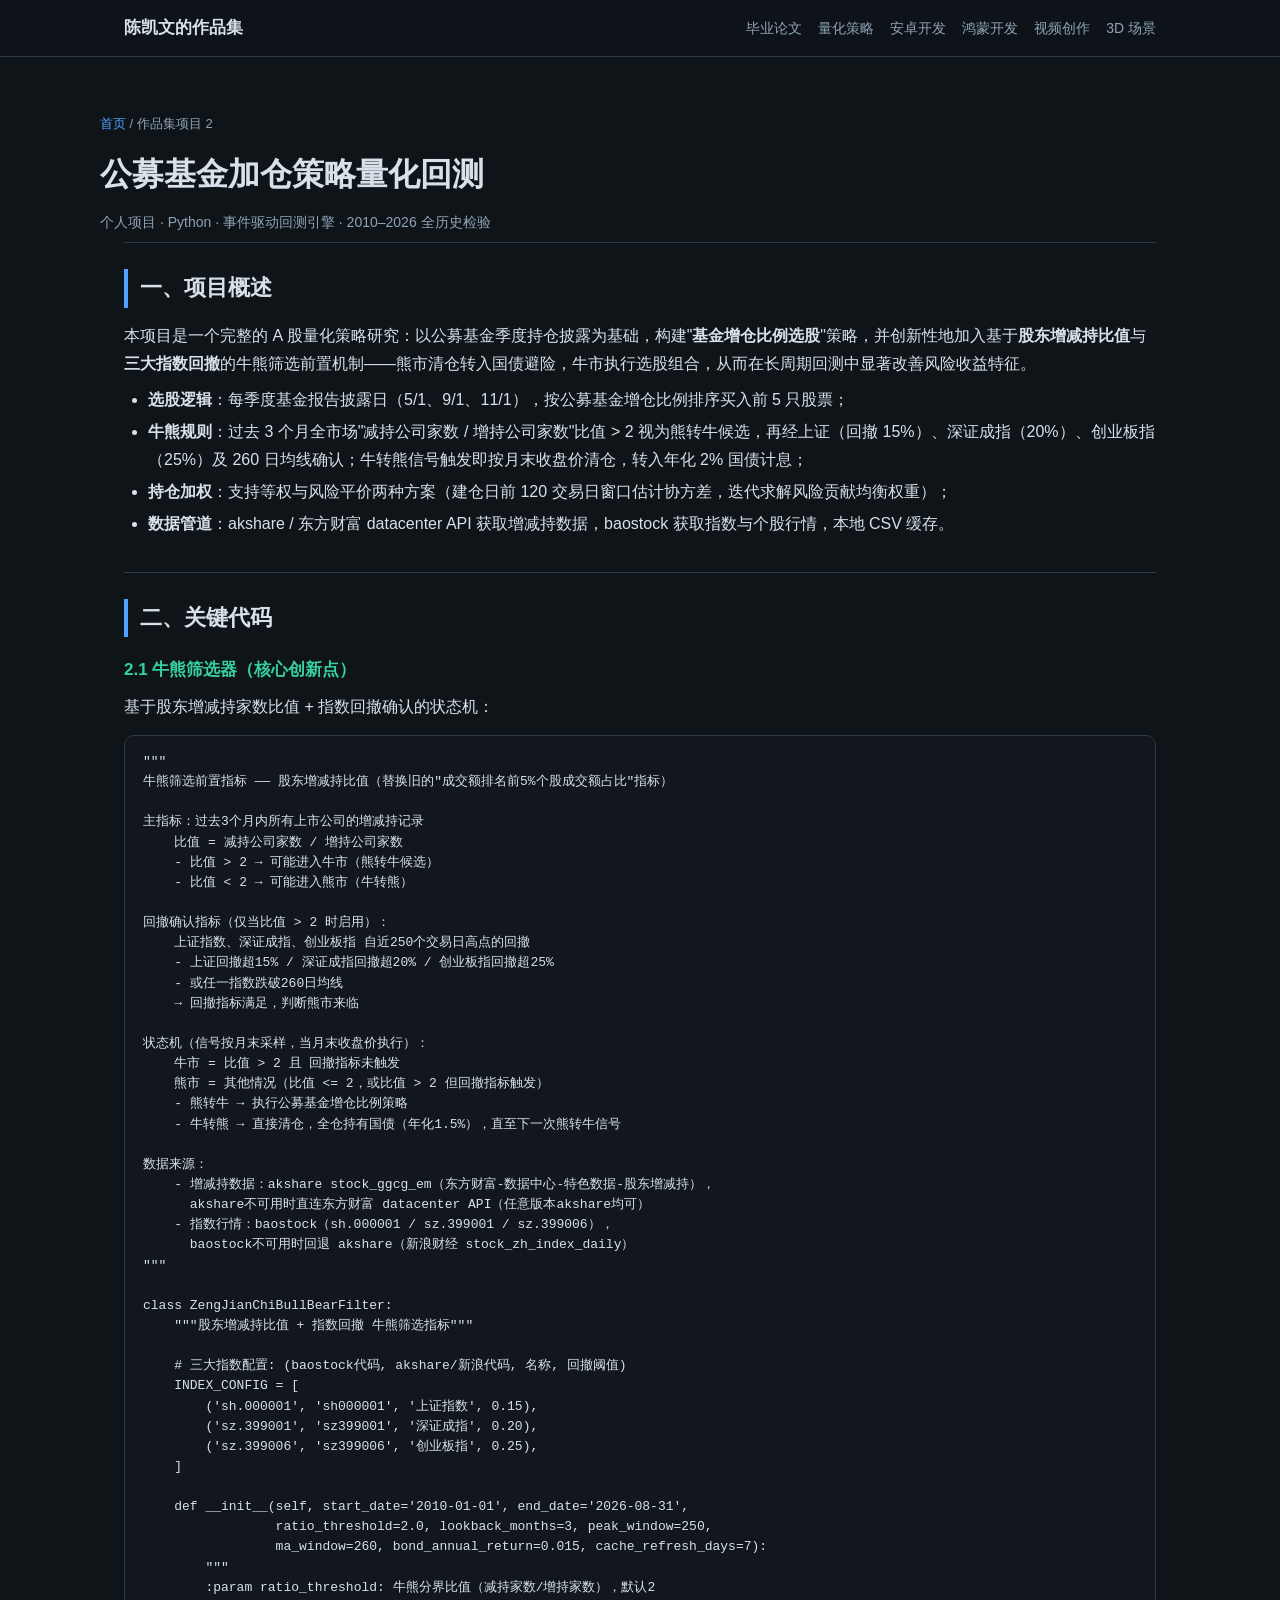
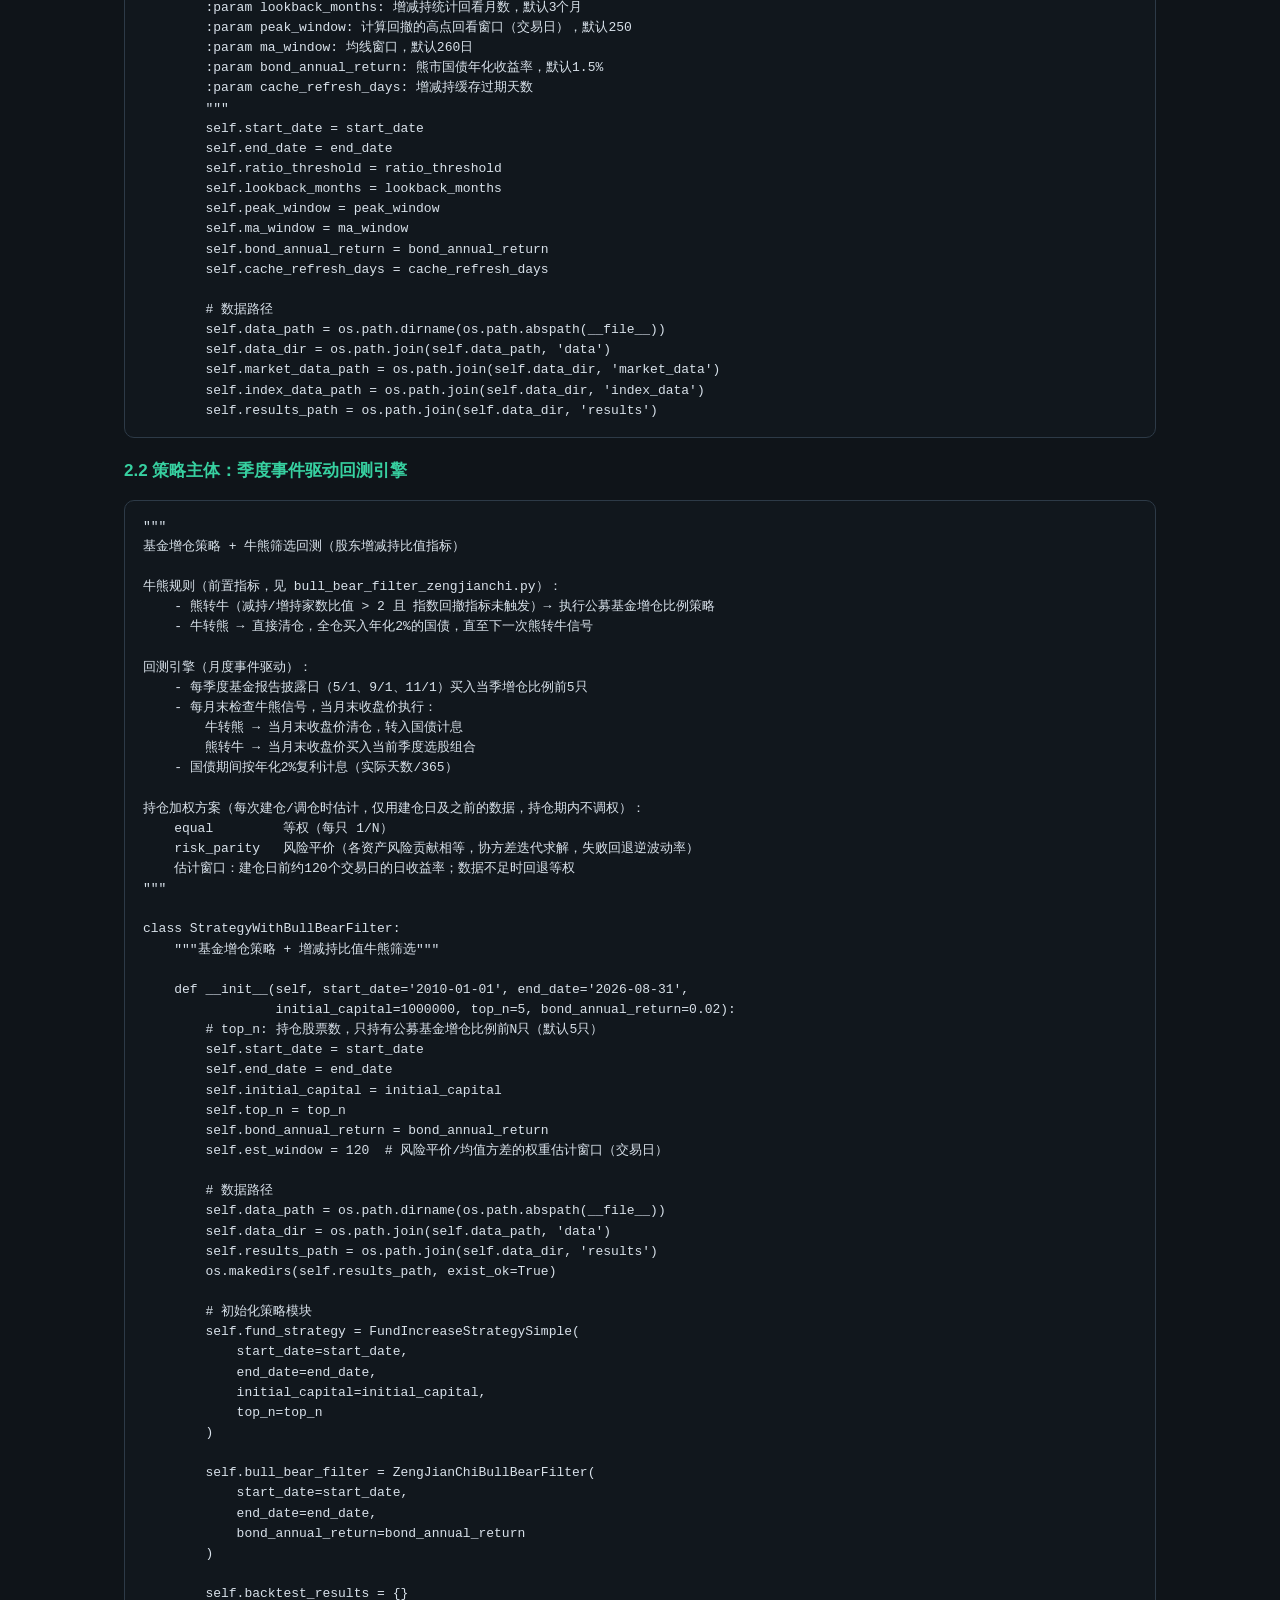
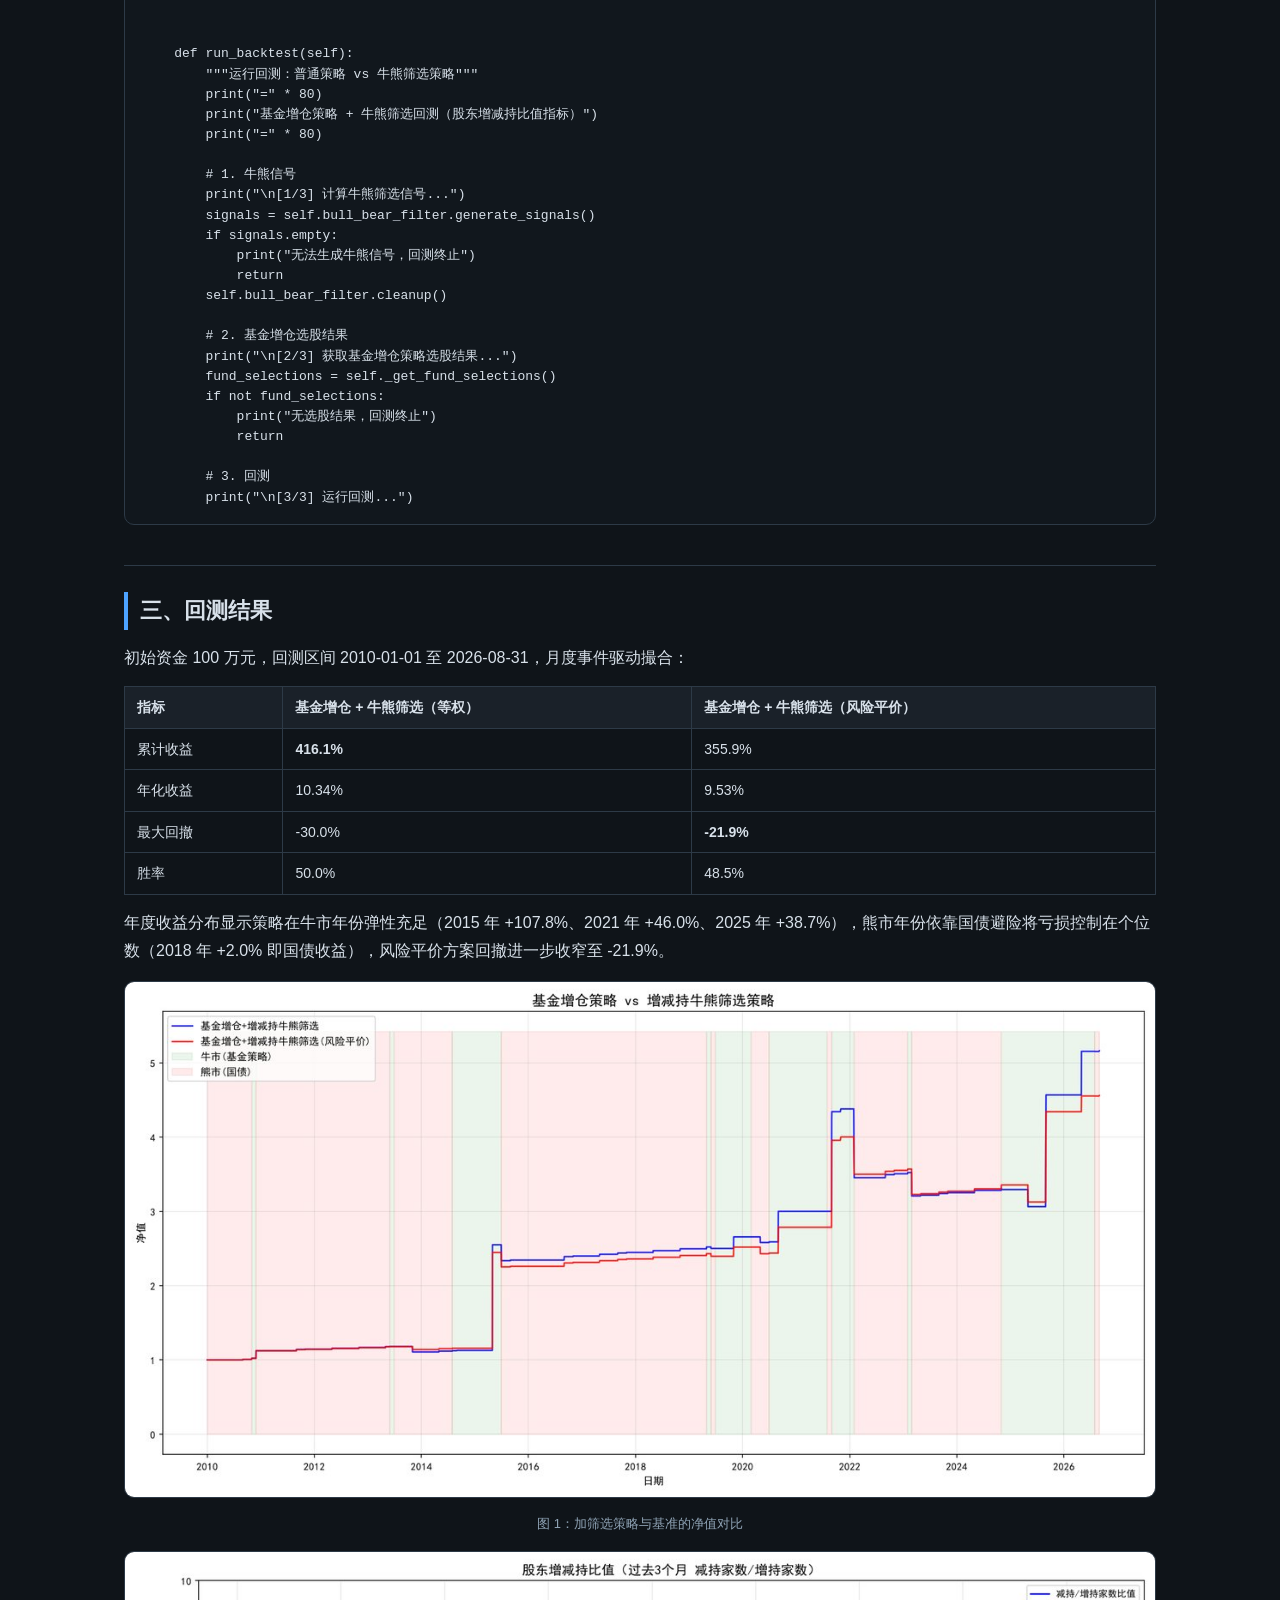
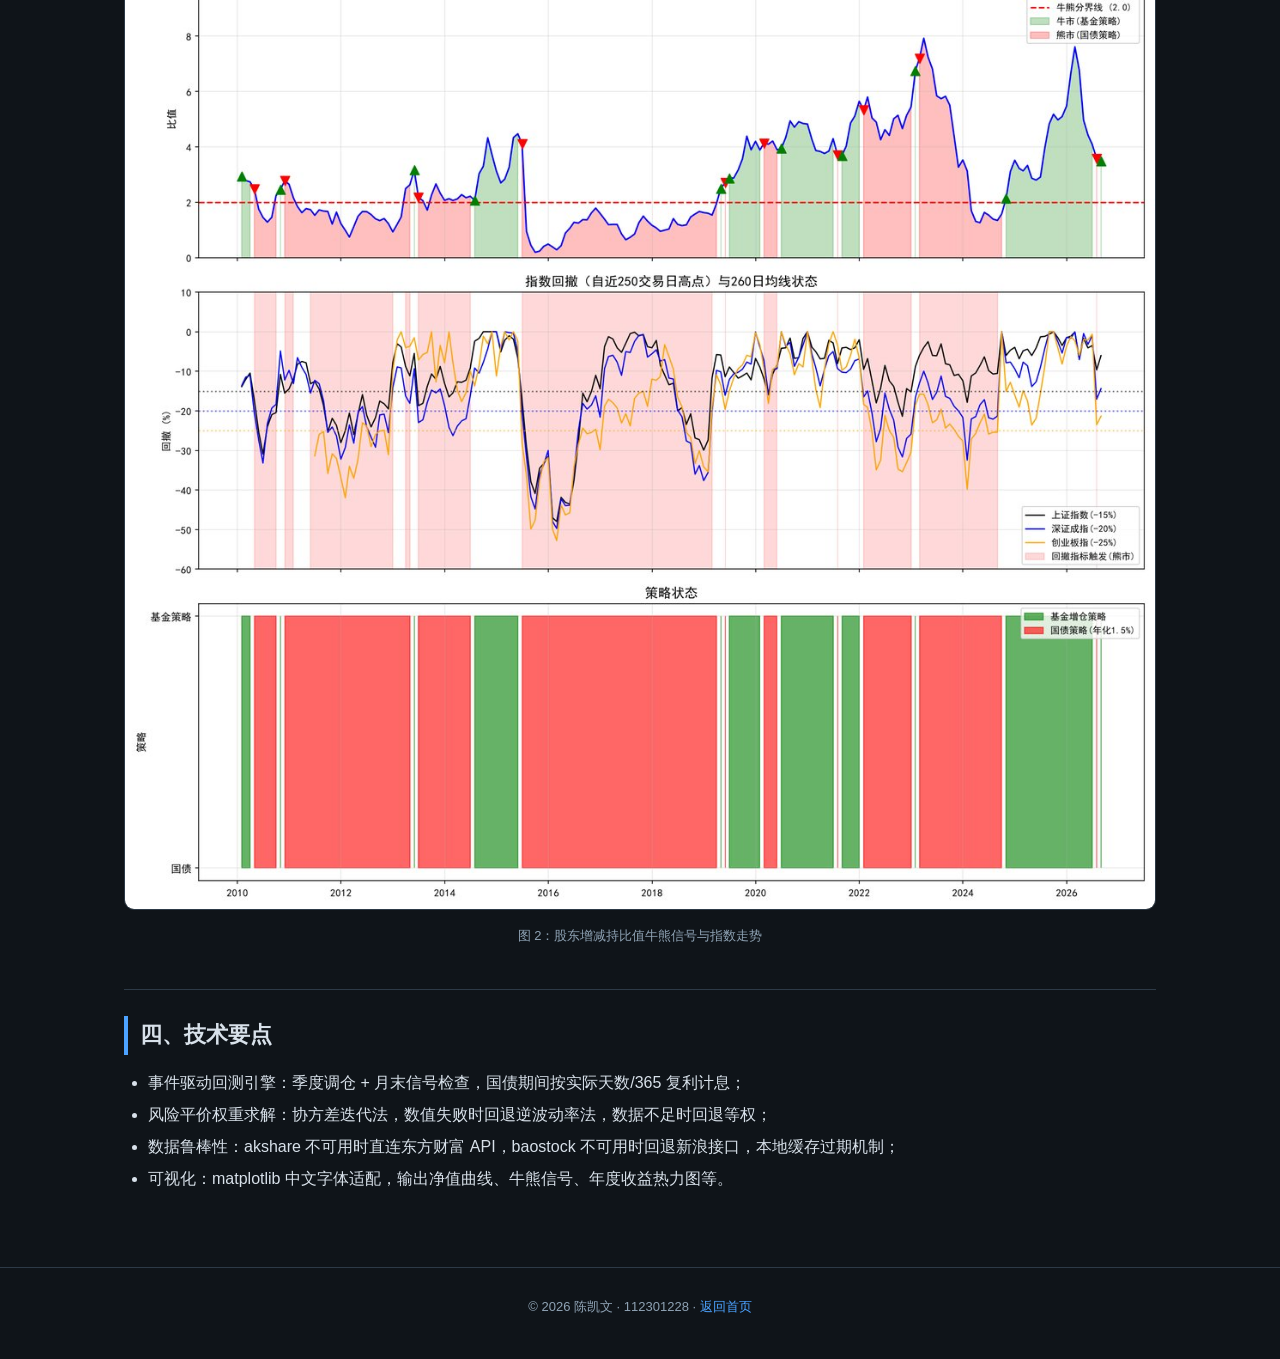
==== projects/gongmu.html @ bfaefc78 "初始提交：陈凯文的作品集网站 包含5个作品集项目与1个附加课程项目的展示页面、演示视频与截图。  Co-Authored-By: Claude Code <noreply@anthropic.com>" ====
<!DOCTYPE html>
<html lang="zh-CN">
<head>
<meta charset="UTF-8">
<meta name="viewport" content="width=device-width, initial-scale=1.0">
<title>公募基金加仓策略量化回测 — 陈凯文的作品集</title>
<link rel="stylesheet" href="../assets/css/style.css">
</head>
<body>
<nav class="nav">
  <div class="wrap">
    <span class="brand"><a href="../index.html" style="color:var(--text)">陈凯文的作品集</a></span>
    <div class="links">
      <a href="dissertation.html">毕业论文</a>
      <a href="gongmu.html">量化策略</a>
      <a href="android.html">安卓开发</a>
      <a href="harmony.html">鸿蒙开发</a>
      <a href="video.html">视频创作</a>
      <a href="opengl.html">3D 场景</a>
    </div>
  </div>
</nav>

<div class="page-head wrap">
  <div class="crumb"><a href="../index.html">首页</a> / 作品集项目 2</div>
  <h1>公募基金加仓策略量化回测</h1>
  <p class="info">个人项目 · Python · 事件驱动回测引擎 · 2010–2026 全历史检验</p>
</div>

<main class="wrap">

<section class="block">
  <h2>一、项目概述</h2>
  <p>本项目是一个完整的 A 股量化策略研究：以公募基金季度持仓披露为基础，构建"<strong>基金增仓比例选股</strong>"策略，并创新性地加入基于<strong>股东增减持比值</strong>与<strong>三大指数回撤</strong>的牛熊筛选前置机制——熊市清仓转入国债避险，牛市执行选股组合，从而在长周期回测中显著改善风险收益特征。</p>
  <ul>
    <li><strong>选股逻辑</strong>：每季度基金报告披露日（5/1、9/1、11/1），按公募基金增仓比例排序买入前 5 只股票；</li>
    <li><strong>牛熊规则</strong>：过去 3 个月全市场"减持公司家数 / 增持公司家数"比值 &gt; 2 视为熊转牛候选，再经上证（回撤 15%）、深证成指（20%）、创业板指（25%）及 260 日均线确认；牛转熊信号触发即按月末收盘价清仓，转入年化 2% 国债计息；</li>
    <li><strong>持仓加权</strong>：支持等权与风险平价两种方案（建仓日前 120 交易日窗口估计协方差，迭代求解风险贡献均衡权重）；</li>
    <li><strong>数据管道</strong>：akshare / 东方财富 datacenter API 获取增减持数据，baostock 获取指数与个股行情，本地 CSV 缓存。</li>
  </ul>
</section>

<section class="block">
  <h2>二、关键代码</h2>

  <h3>2.1 牛熊筛选器（核心创新点）</h3>
  <p>基于股东增减持家数比值 + 指数回撤确认的状态机：</p>
  <pre><code>&quot;&quot;&quot;
牛熊筛选前置指标 —— 股东增减持比值（替换旧的&quot;成交额排名前5%个股成交额占比&quot;指标）

主指标：过去3个月内所有上市公司的增减持记录
    比值 = 减持公司家数 / 增持公司家数
    - 比值 &gt; 2 → 可能进入牛市（熊转牛候选）
    - 比值 &lt; 2 → 可能进入熊市（牛转熊）

回撤确认指标（仅当比值 &gt; 2 时启用）：
    上证指数、深证成指、创业板指 自近250个交易日高点的回撤
    - 上证回撤超15% / 深证成指回撤超20% / 创业板指回撤超25%
    - 或任一指数跌破260日均线
    → 回撤指标满足，判断熊市来临

状态机（信号按月末采样，当月末收盘价执行）：
    牛市 = 比值 &gt; 2 且 回撤指标未触发
    熊市 = 其他情况（比值 &lt;= 2，或比值 &gt; 2 但回撤指标触发）
    - 熊转牛 → 执行公募基金增仓比例策略
    - 牛转熊 → 直接清仓，全仓持有国债（年化1.5%），直至下一次熊转牛信号

数据来源：
    - 增减持数据：akshare stock_ggcg_em（东方财富-数据中心-特色数据-股东增减持），
      akshare不可用时直连东方财富 datacenter API（任意版本akshare均可）
    - 指数行情：baostock（sh.000001 / sz.399001 / sz.399006），
      baostock不可用时回退 akshare（新浪财经 stock_zh_index_daily）
&quot;&quot;&quot;

class ZengJianChiBullBearFilter:
    &quot;&quot;&quot;股东增减持比值 + 指数回撤 牛熊筛选指标&quot;&quot;&quot;

    # 三大指数配置: (baostock代码, akshare/新浪代码, 名称, 回撤阈值)
    INDEX_CONFIG = [
        (&#x27;sh.000001&#x27;, &#x27;sh000001&#x27;, &#x27;上证指数&#x27;, 0.15),
        (&#x27;sz.399001&#x27;, &#x27;sz399001&#x27;, &#x27;深证成指&#x27;, 0.20),
        (&#x27;sz.399006&#x27;, &#x27;sz399006&#x27;, &#x27;创业板指&#x27;, 0.25),
    ]

    def __init__(self, start_date=&#x27;2010-01-01&#x27;, end_date=&#x27;2026-08-31&#x27;,
                 ratio_threshold=2.0, lookback_months=3, peak_window=250,
                 ma_window=260, bond_annual_return=0.015, cache_refresh_days=7):
        &quot;&quot;&quot;
        :param ratio_threshold: 牛熊分界比值（减持家数/增持家数），默认2
        :param lookback_months: 增减持统计回看月数，默认3个月
        :param peak_window: 计算回撤的高点回看窗口（交易日），默认250
        :param ma_window: 均线窗口，默认260日
        :param bond_annual_return: 熊市国债年化收益率，默认1.5%
        :param cache_refresh_days: 增减持缓存过期天数
        &quot;&quot;&quot;
        self.start_date = start_date
        self.end_date = end_date
        self.ratio_threshold = ratio_threshold
        self.lookback_months = lookback_months
        self.peak_window = peak_window
        self.ma_window = ma_window
        self.bond_annual_return = bond_annual_return
        self.cache_refresh_days = cache_refresh_days

        # 数据路径
        self.data_path = os.path.dirname(os.path.abspath(__file__))
        self.data_dir = os.path.join(self.data_path, &#x27;data&#x27;)
        self.market_data_path = os.path.join(self.data_dir, &#x27;market_data&#x27;)
        self.index_data_path = os.path.join(self.data_dir, &#x27;index_data&#x27;)
        self.results_path = os.path.join(self.data_dir, &#x27;results&#x27;)
</code></pre>

  <h3>2.2 策略主体：季度事件驱动回测引擎</h3>
  <pre><code>&quot;&quot;&quot;
基金增仓策略 + 牛熊筛选回测（股东增减持比值指标）

牛熊规则（前置指标，见 bull_bear_filter_zengjianchi.py）：
    - 熊转牛（减持/增持家数比值 &gt; 2 且 指数回撤指标未触发）→ 执行公募基金增仓比例策略
    - 牛转熊 → 直接清仓，全仓买入年化2%的国债，直至下一次熊转牛信号

回测引擎（月度事件驱动）：
    - 每季度基金报告披露日（5/1、9/1、11/1）买入当季增仓比例前5只
    - 每月末检查牛熊信号，当月末收盘价执行：
        牛转熊 → 当月末收盘价清仓，转入国债计息
        熊转牛 → 当月末收盘价买入当前季度选股组合
    - 国债期间按年化2%复利计息（实际天数/365）

持仓加权方案（每次建仓/调仓时估计，仅用建仓日及之前的数据，持仓期内不调权）：
    equal         等权（每只 1/N）
    risk_parity   风险平价（各资产风险贡献相等，协方差迭代求解，失败回退逆波动率）
    估计窗口：建仓日前约120个交易日的日收益率；数据不足时回退等权
&quot;&quot;&quot;

class StrategyWithBullBearFilter:
    &quot;&quot;&quot;基金增仓策略 + 增减持比值牛熊筛选&quot;&quot;&quot;

    def __init__(self, start_date=&#x27;2010-01-01&#x27;, end_date=&#x27;2026-08-31&#x27;,
                 initial_capital=1000000, top_n=5, bond_annual_return=0.02):
        # top_n: 持仓股票数，只持有公募基金增仓比例前N只（默认5只）
        self.start_date = start_date
        self.end_date = end_date
        self.initial_capital = initial_capital
        self.top_n = top_n
        self.bond_annual_return = bond_annual_return
        self.est_window = 120  # 风险平价/均值方差的权重估计窗口（交易日）

        # 数据路径
        self.data_path = os.path.dirname(os.path.abspath(__file__))
        self.data_dir = os.path.join(self.data_path, &#x27;data&#x27;)
        self.results_path = os.path.join(self.data_dir, &#x27;results&#x27;)
        os.makedirs(self.results_path, exist_ok=True)

        # 初始化策略模块
        self.fund_strategy = FundIncreaseStrategySimple(
            start_date=start_date,
            end_date=end_date,
            initial_capital=initial_capital,
            top_n=top_n
        )

        self.bull_bear_filter = ZengJianChiBullBearFilter(
            start_date=start_date,
            end_date=end_date,
            bond_annual_return=bond_annual_return
        )

        self.backtest_results = {}


    def run_backtest(self):
        &quot;&quot;&quot;运行回测：普通策略 vs 牛熊筛选策略&quot;&quot;&quot;
        print(&quot;=&quot; * 80)
        print(&quot;基金增仓策略 + 牛熊筛选回测（股东增减持比值指标）&quot;)
        print(&quot;=&quot; * 80)

        # 1. 牛熊信号
        print(&quot;\n[1/3] 计算牛熊筛选信号...&quot;)
        signals = self.bull_bear_filter.generate_signals()
        if signals.empty:
            print(&quot;无法生成牛熊信号，回测终止&quot;)
            return
        self.bull_bear_filter.cleanup()

        # 2. 基金增仓选股结果
        print(&quot;\n[2/3] 获取基金增仓策略选股结果...&quot;)
        fund_selections = self._get_fund_selections()
        if not fund_selections:
            print(&quot;无选股结果，回测终止&quot;)
            return

        # 3. 回测
        print(&quot;\n[3/3] 运行回测...&quot;)</code></pre>
</section>

<section class="block">
  <h2>三、回测结果</h2>
  <p>初始资金 100 万元，回测区间 2010-01-01 至 2026-08-31，月度事件驱动撮合：</p>
  <table>
    <tr><th>指标</th><th>基金增仓 + 牛熊筛选（等权）</th><th>基金增仓 + 牛熊筛选（风险平价）</th></tr>
    <tr><td>累计收益</td><td><strong>416.1%</strong></td><td>355.9%</td></tr>
    <tr><td>年化收益</td><td>10.34%</td><td>9.53%</td></tr>
    <tr><td>最大回撤</td><td>-30.0%</td><td><strong>-21.9%</strong></td></tr>
    <tr><td>胜率</td><td>50.0%</td><td>48.5%</td></tr>
  </table>
  <p>年度收益分布显示策略在牛市年份弹性充足（2015 年 +107.8%、2021 年 +46.0%、2025 年 +38.7%），熊市年份依靠国债避险将亏损控制在个位数（2018 年 +2.0% 即国债收益），风险平价方案回撤进一步收窄至 -21.9%。</p>

  <figure>
    <img src="../assets/img/gongmu_strategy_comparison_with_filter.jpg" alt="策略对比净值曲线">
    <figcaption>图 1：加筛选策略与基准的净值对比</figcaption>
  </figure>
  <figure>
    <img src="../assets/img/gongmu_zjcc_bull_bear_signals.jpg" alt="牛熊信号图">
    <figcaption>图 2：股东增减持比值牛熊信号与指数走势</figcaption>
  </figure>
</section>

<section class="block">
  <h2>四、技术要点</h2>
  <ul>
    <li>事件驱动回测引擎：季度调仓 + 月末信号检查，国债期间按实际天数/365 复利计息；</li>
    <li>风险平价权重求解：协方差迭代法，数值失败时回退逆波动率法，数据不足时回退等权；</li>
    <li>数据鲁棒性：akshare 不可用时直连东方财富 API，baostock 不可用时回退新浪接口，本地缓存过期机制；</li>
    <li>可视化：matplotlib 中文字体适配，输出净值曲线、牛熊信号、年度收益热力图等。</li>
  </ul>
</section>

</main>

<footer class="footer">
  <div>© 2026 陈凯文 · 112301228 · <a href="../index.html">返回首页</a></div>
</footer>
</body>
</html>
---- assets/css/style.css ----
/* 陈凯文的作品集 — 样式 */
:root {
  --bg: #0f1419;
  --bg2: #1a2129;
  --card: #1e2732;
  --border: #2d3a47;
  --text: #d8e1ea;
  --muted: #8fa3b5;
  --accent: #4da3ff;
  --accent2: #37d0a0;
  --code-bg: #11171d;
}
* { margin: 0; padding: 0; box-sizing: border-box; }
html { scroll-behavior: smooth; }
body {
  font-family: "Microsoft YaHei", "PingFang SC", "Noto Sans SC", sans-serif;
  background: var(--bg);
  color: var(--text);
  line-height: 1.75;
}
a { color: var(--accent); text-decoration: none; }
a:hover { text-decoration: underline; }

.wrap { max-width: 1080px; margin: 0 auto; padding: 0 24px; }

/* 顶部导航 */
.nav {
  position: sticky; top: 0; z-index: 50;
  background: rgba(15,20,25,.92); backdrop-filter: blur(8px);
  border-bottom: 1px solid var(--border);
}
.nav .wrap { display: flex; align-items: center; gap: 20px; height: 56px; }
.nav .brand { font-weight: 700; color: var(--text); font-size: 17px; }
.nav .links { margin-left: auto; display: flex; gap: 16px; flex-wrap: wrap; }
.nav .links a { color: var(--muted); font-size: 14px; }
.nav .links a:hover { color: var(--accent); text-decoration: none; }

/* 英雄区 */
.hero { padding: 72px 0 48px; text-align: center; }
.hero h1 { font-size: 40px; letter-spacing: 2px; margin-bottom: 12px; }
.hero .sub { color: var(--muted); font-size: 17px; }
.hero .meta { margin-top: 18px; color: var(--muted); font-size: 14px; }
.hero .meta span { margin: 0 10px; }

/* 卡片网格 */
.grid {
  display: grid; grid-template-columns: repeat(auto-fill, minmax(310px, 1fr));
  gap: 22px; padding: 28px 0 64px;
}
.card {
  background: var(--card); border: 1px solid var(--border); border-radius: 14px;
  padding: 26px; transition: transform .18s, border-color .18s;
  display: flex; flex-direction: column; gap: 10px;
}
.card:hover { transform: translateY(-4px); border-color: var(--accent); }
.card .tag {
  display: inline-block; font-size: 12px; color: var(--accent2);
  border: 1px solid var(--accent2); border-radius: 20px; padding: 1px 10px; width: fit-content;
}
.card .tag.extra { color: #e2b756; border-color: #e2b756; }
.card h3 { font-size: 19px; }
.card p { color: var(--muted); font-size: 14px; flex: 1; }
.card .go { font-size: 14px; }

/* 项目页 */
.page-head { padding: 56px 0 8px; }
.page-head .crumb { color: var(--muted); font-size: 13px; margin-bottom: 10px; }
.page-head h1 { font-size: 32px; margin-bottom: 8px; }
.page-head .info { color: var(--muted); font-size: 14px; }

section.block { padding: 26px 0; border-top: 1px solid var(--border); }
section.block h2 {
  font-size: 22px; margin-bottom: 14px; padding-left: 12px;
  border-left: 4px solid var(--accent);
}
section.block h3 { font-size: 17px; margin: 18px 0 8px; color: var(--accent2); }
section.block p { margin: 8px 0; color: var(--text); }
section.block ul, section.block ol { margin: 8px 0 8px 24px; }
section.block li { margin: 4px 0; }

/* 代码块 */
pre {
  background: var(--code-bg); border: 1px solid var(--border); border-radius: 10px;
  padding: 16px 18px; overflow-x: auto; margin: 14px 0;
  font-size: 13px; line-height: 1.55;
}
code, pre {
  font-family: Consolas, "Cascadia Code", "Courier New", monospace;
}
:not(pre) > code {
  background: var(--code-bg); border: 1px solid var(--border); border-radius: 5px;
  padding: 1px 6px; font-size: 13px; color: #9fd0ff;
}
pre .c { color: #6a9955; } /* 注释 */

/* 图片 */
figure { margin: 16px 0; text-align: center; }
figure img {
  max-width: 100%; border-radius: 10px; border: 1px solid var(--border);
  background: #fff;
}
figcaption { color: var(--muted); font-size: 13px; margin-top: 6px; }
.gallery { display: grid; grid-template-columns: repeat(auto-fill, minmax(190px, 1fr)); gap: 14px; }
.gallery figure { margin: 0; }
.gallery img { width: 100%; height: auto; display: block; }

/* 视频 */
video { width: min(360px, 100%); border-radius: 12px; border: 1px solid var(--border); background: #000; }
video.wide { width: 100%; max-width: 860px; }

/* 表格 */
table { border-collapse: collapse; width: 100%; margin: 14px 0; font-size: 14px; }
th, td { border: 1px solid var(--border); padding: 8px 12px; text-align: left; }
th { background: var(--bg2); }
td { color: var(--text); }

/* 提示框 */
.note {
  background: var(--bg2); border: 1px solid var(--border); border-left: 4px solid var(--accent2);
  border-radius: 8px; padding: 12px 16px; margin: 14px 0; font-size: 14px; color: var(--muted);
}

.footer {
  border-top: 1px solid var(--border); padding: 28px 0 40px; margin-top: 40px;
  color: var(--muted); font-size: 13px; text-align: center;
}
.footer .qr { margin-top: 12px; }
.footer .qr img { width: 120px; background: #fff; padding: 6px; border-radius: 8px; }

@media (max-width: 640px) {
  .hero h1 { font-size: 28px; }
  .nav .links { display: none; }
}
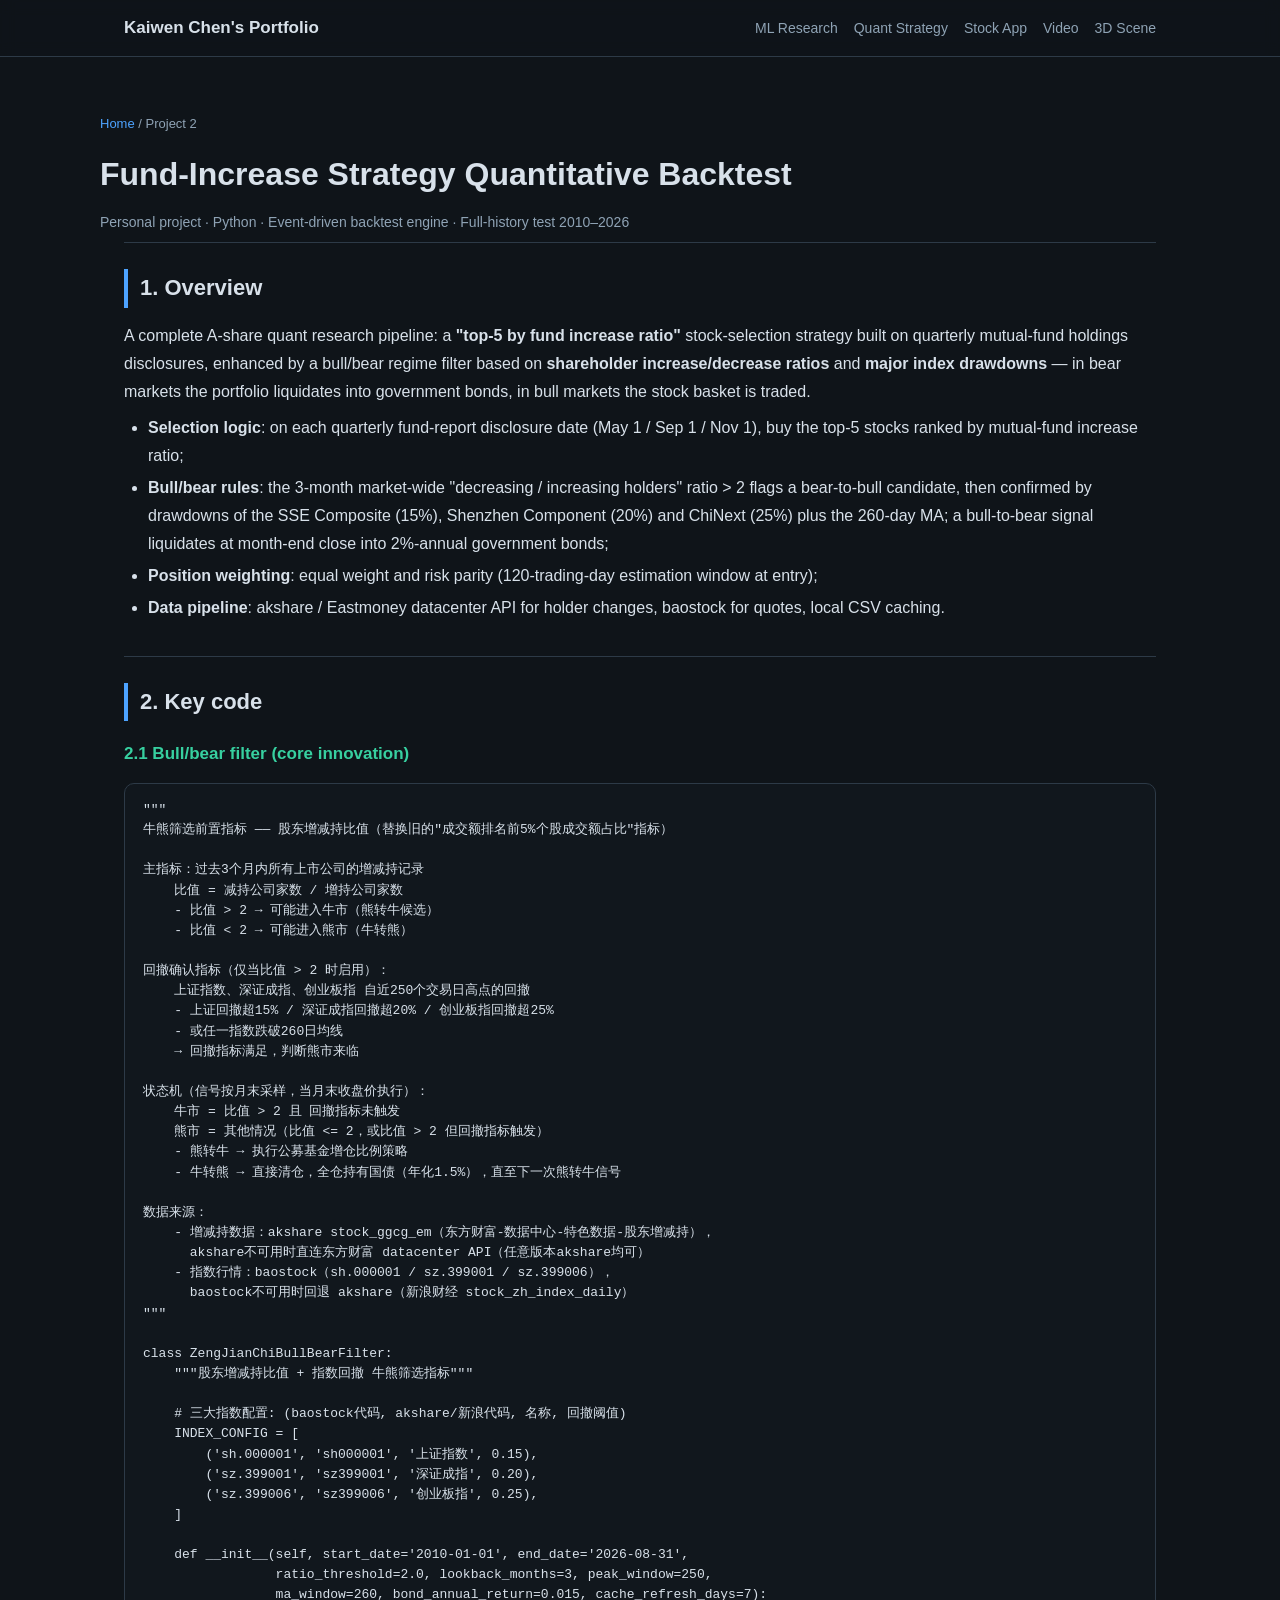
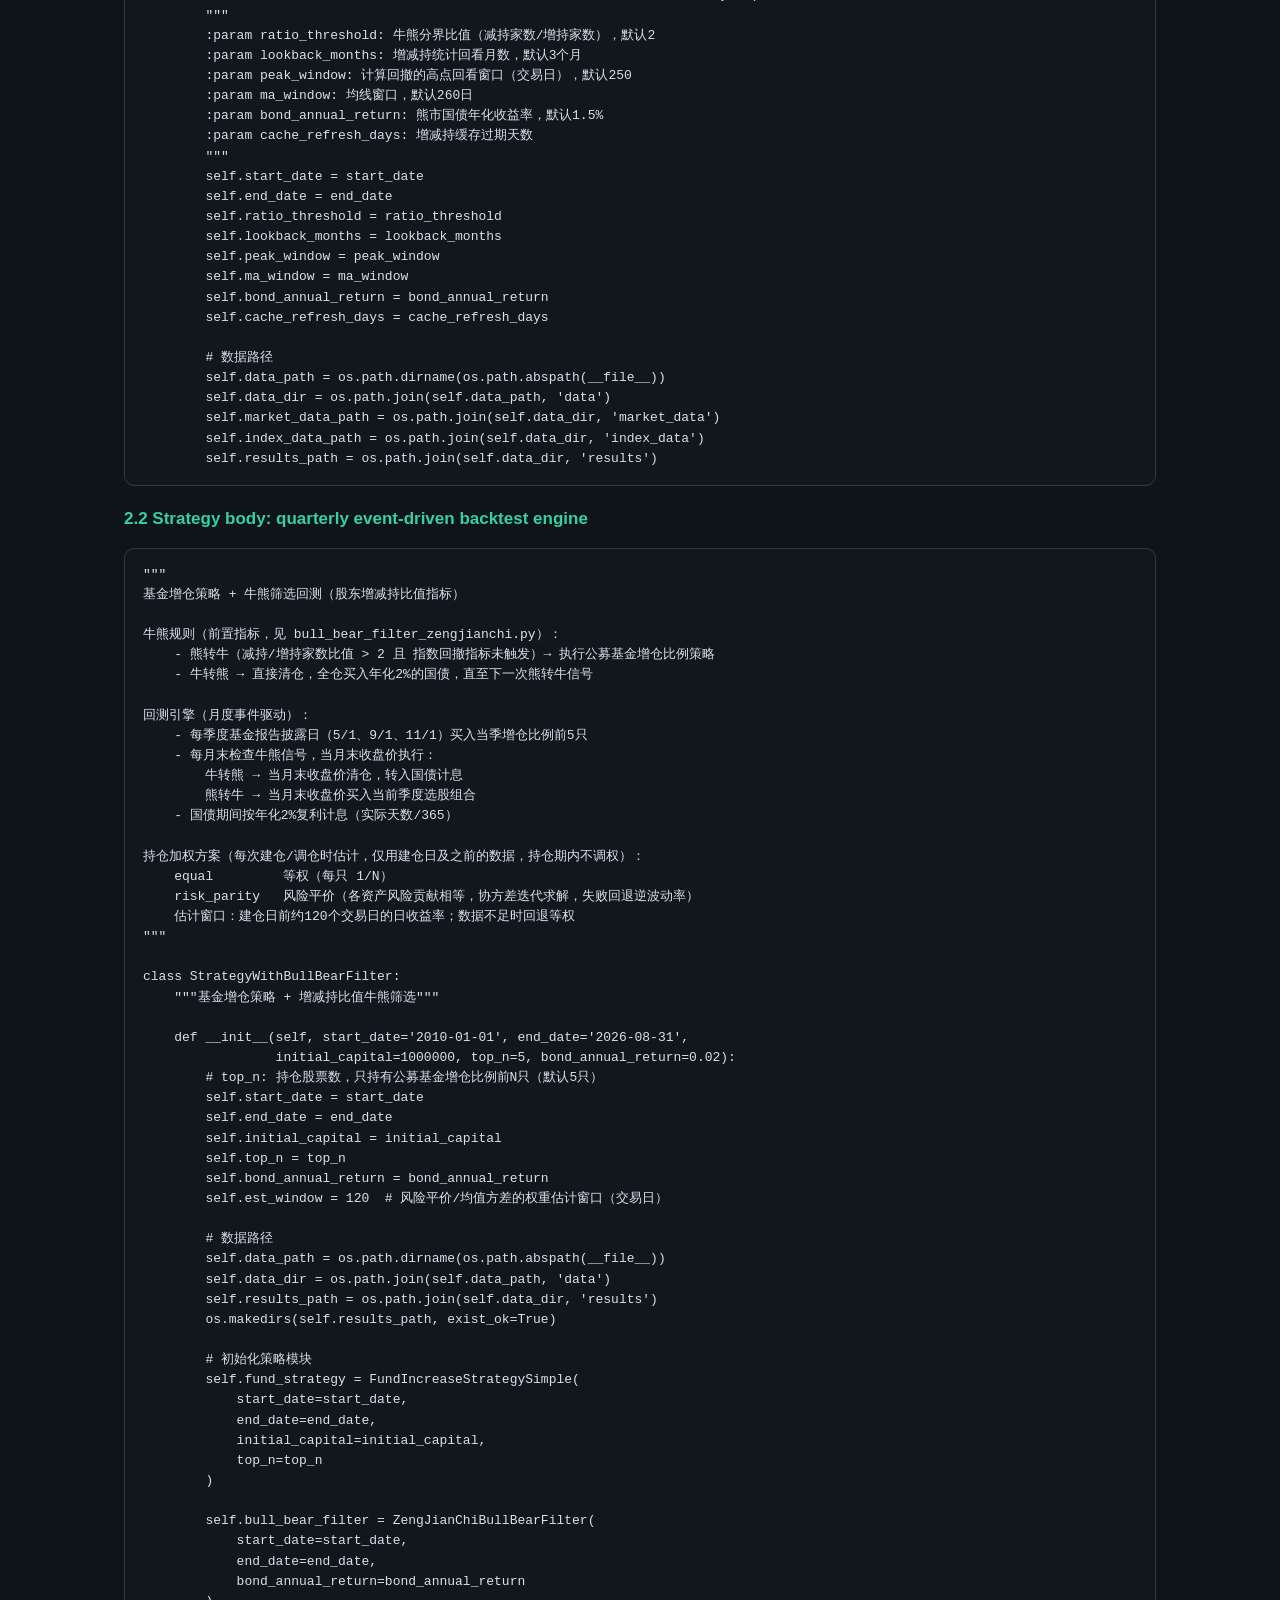
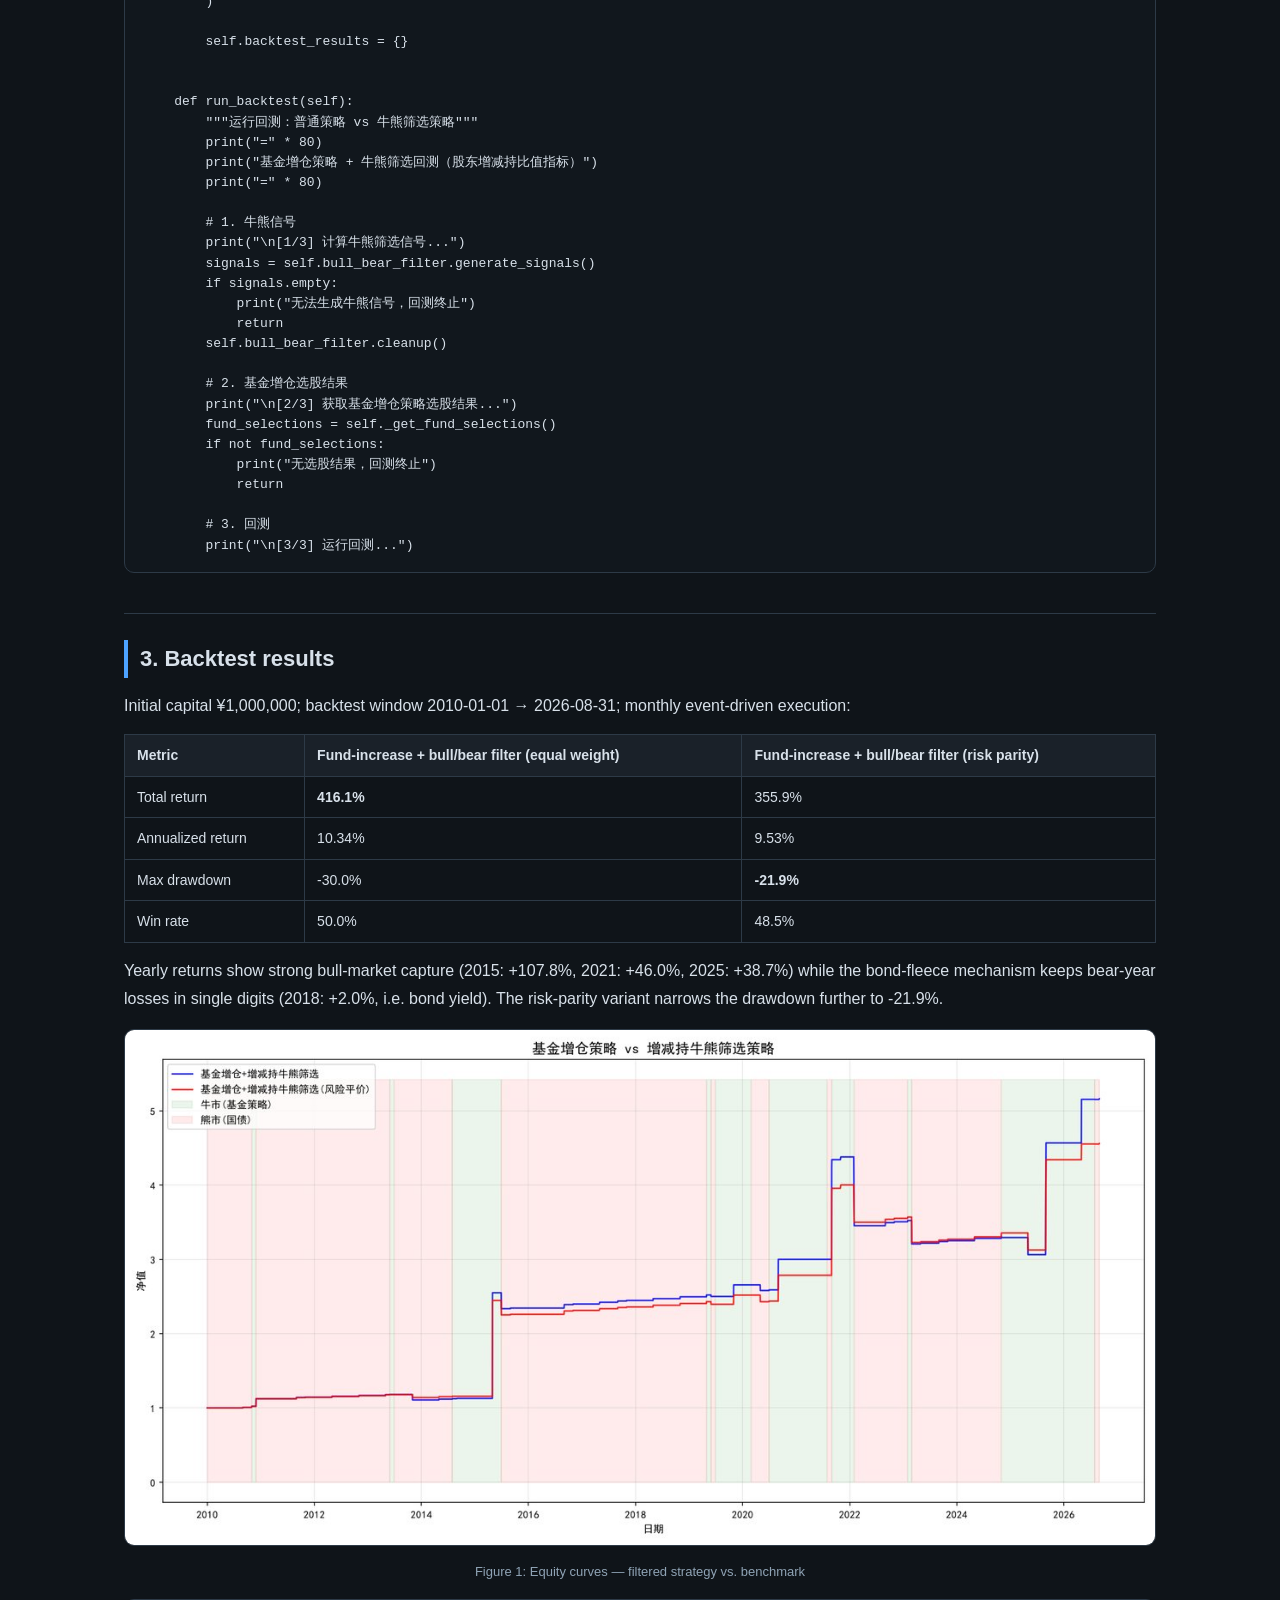
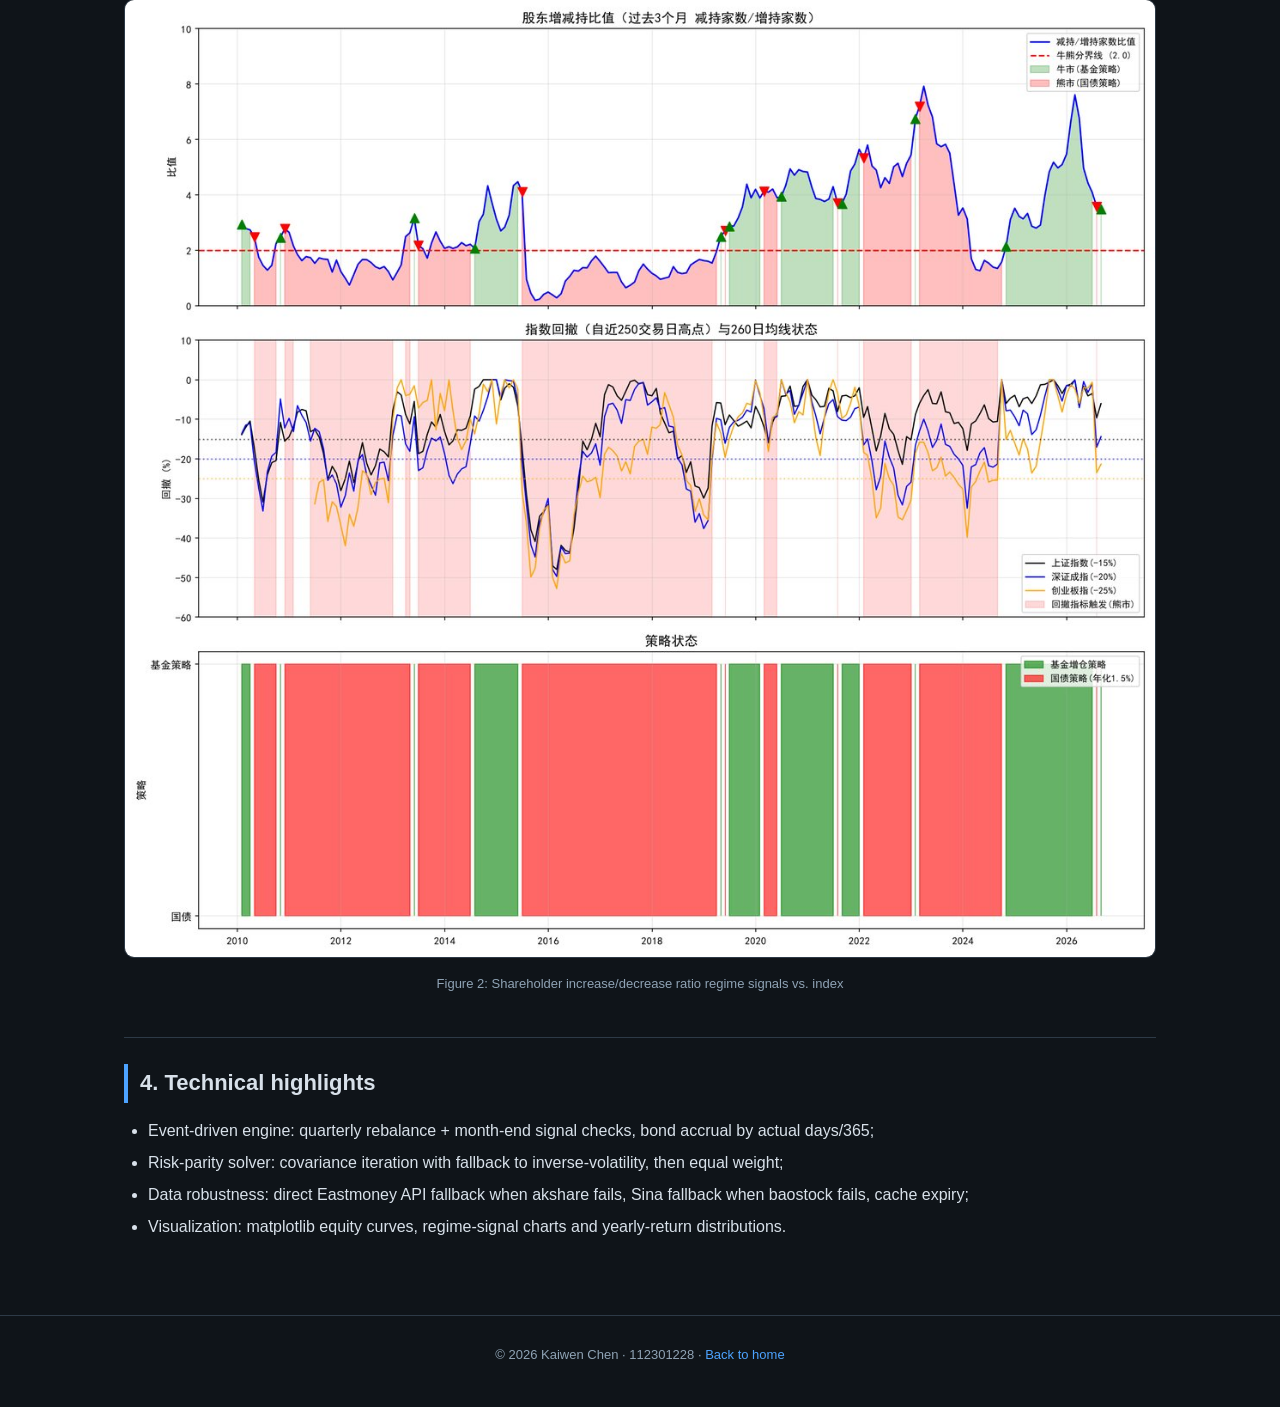
==== commit eeac741c: "改版：全英文内容，安卓与鸿蒙合并为同一项目，OpenGL 转为正式项目 - 网站介绍全部改为英文 - Android 与 HarmonyOS 模拟炒股应用合并为一个双平台项目页 - OpenGL 雪庐" ====
--- a/projects/gongmu.html
+++ b/projects/gongmu.html
@@ -1,50 +1,48 @@
 <!DOCTYPE html>
-<html lang="zh-CN">
+<html lang="en">
 <head>
 <meta charset="UTF-8">
 <meta name="viewport" content="width=device-width, initial-scale=1.0">
-<title>公募基金加仓策略量化回测 — 陈凯文的作品集</title>
+<title>Fund-Increase Strategy Quantitative Backtest — Kaiwen Chen</title>
 <link rel="stylesheet" href="../assets/css/style.css">
 </head>
 <body>
 <nav class="nav">
   <div class="wrap">
-    <span class="brand"><a href="../index.html" style="color:var(--text)">陈凯文的作品集</a></span>
+    <span class="brand"><a href="../index.html" style="color:var(--text)">Kaiwen Chen's Portfolio</a></span>
     <div class="links">
-      <a href="dissertation.html">毕业论文</a>
-      <a href="gongmu.html">量化策略</a>
-      <a href="android.html">安卓开发</a>
-      <a href="harmony.html">鸿蒙开发</a>
-      <a href="video.html">视频创作</a>
-      <a href="opengl.html">3D 场景</a>
+      <a href="research.html">ML Research</a>
+      <a href="gongmu.html">Quant Strategy</a>
+      <a href="stockapp.html">Stock App</a>
+      <a href="video.html">Video</a>
+      <a href="opengl.html">3D Scene</a>
     </div>
   </div>
 </nav>
 
 <div class="page-head wrap">
-  <div class="crumb"><a href="../index.html">首页</a> / 作品集项目 2</div>
-  <h1>公募基金加仓策略量化回测</h1>
-  <p class="info">个人项目 · Python · 事件驱动回测引擎 · 2010–2026 全历史检验</p>
+  <div class="crumb"><a href="../index.html">Home</a> / Project 2</div>
+  <h1>Fund-Increase Strategy Quantitative Backtest</h1>
+  <p class="info">Personal project · Python · Event-driven backtest engine · Full-history test 2010–2026</p>
 </div>
 
 <main class="wrap">
 
 <section class="block">
-  <h2>一、项目概述</h2>
-  <p>本项目是一个完整的 A 股量化策略研究：以公募基金季度持仓披露为基础，构建"<strong>基金增仓比例选股</strong>"策略，并创新性地加入基于<strong>股东增减持比值</strong>与<strong>三大指数回撤</strong>的牛熊筛选前置机制——熊市清仓转入国债避险，牛市执行选股组合，从而在长周期回测中显著改善风险收益特征。</p>
+  <h2>1. Overview</h2>
+  <p>A complete A-share quant research pipeline: a <strong>"top-5 by fund increase ratio"</strong> stock-selection strategy built on quarterly mutual-fund holdings disclosures, enhanced by a bull/bear regime filter based on <strong>shareholder increase/decrease ratios</strong> and <strong>major index drawdowns</strong> — in bear markets the portfolio liquidates into government bonds, in bull markets the stock basket is traded.</p>
   <ul>
-    <li><strong>选股逻辑</strong>：每季度基金报告披露日（5/1、9/1、11/1），按公募基金增仓比例排序买入前 5 只股票；</li>
-    <li><strong>牛熊规则</strong>：过去 3 个月全市场"减持公司家数 / 增持公司家数"比值 &gt; 2 视为熊转牛候选，再经上证（回撤 15%）、深证成指（20%）、创业板指（25%）及 260 日均线确认；牛转熊信号触发即按月末收盘价清仓，转入年化 2% 国债计息；</li>
-    <li><strong>持仓加权</strong>：支持等权与风险平价两种方案（建仓日前 120 交易日窗口估计协方差，迭代求解风险贡献均衡权重）；</li>
-    <li><strong>数据管道</strong>：akshare / 东方财富 datacenter API 获取增减持数据，baostock 获取指数与个股行情，本地 CSV 缓存。</li>
+    <li><strong>Selection logic</strong>: on each quarterly fund-report disclosure date (May 1 / Sep 1 / Nov 1), buy the top-5 stocks ranked by mutual-fund increase ratio;</li>
+    <li><strong>Bull/bear rules</strong>: the 3-month market-wide "decreasing / increasing holders" ratio &gt; 2 flags a bear-to-bull candidate, then confirmed by drawdowns of the SSE Composite (15%), Shenzhen Component (20%) and ChiNext (25%) plus the 260-day MA; a bull-to-bear signal liquidates at month-end close into 2%-annual government bonds;</li>
+    <li><strong>Position weighting</strong>: equal weight and risk parity (120-trading-day estimation window at entry);</li>
+    <li><strong>Data pipeline</strong>: akshare / Eastmoney datacenter API for holder changes, baostock for quotes, local CSV caching.</li>
   </ul>
 </section>
 
 <section class="block">
-  <h2>二、关键代码</h2>
-
-  <h3>2.1 牛熊筛选器（核心创新点）</h3>
-  <p>基于股东增减持家数比值 + 指数回撤确认的状态机：</p>
+  <h2>2. Key code</h2>
+
+  <h3>2.1 Bull/bear filter (core innovation)</h3>
   <pre><code>&quot;&quot;&quot;
 牛熊筛选前置指标 —— 股东增减持比值（替换旧的&quot;成交额排名前5%个股成交额占比&quot;指标）
 
@@ -110,7 +108,7 @@
         self.results_path = os.path.join(self.data_dir, &#x27;results&#x27;)
 </code></pre>
 
-  <h3>2.2 策略主体：季度事件驱动回测引擎</h3>
+  <h3>2.2 Strategy body: quarterly event-driven backtest engine</h3>
   <pre><code>&quot;&quot;&quot;
 基金增仓策略 + 牛熊筛选回测（股东增减持比值指标）
 
@@ -193,41 +191,41 @@
 </section>
 
 <section class="block">
-  <h2>三、回测结果</h2>
-  <p>初始资金 100 万元，回测区间 2010-01-01 至 2026-08-31，月度事件驱动撮合：</p>
+  <h2>3. Backtest results</h2>
+  <p>Initial capital ¥1,000,000; backtest window 2010-01-01 → 2026-08-31; monthly event-driven execution:</p>
   <table>
-    <tr><th>指标</th><th>基金增仓 + 牛熊筛选（等权）</th><th>基金增仓 + 牛熊筛选（风险平价）</th></tr>
-    <tr><td>累计收益</td><td><strong>416.1%</strong></td><td>355.9%</td></tr>
-    <tr><td>年化收益</td><td>10.34%</td><td>9.53%</td></tr>
-    <tr><td>最大回撤</td><td>-30.0%</td><td><strong>-21.9%</strong></td></tr>
-    <tr><td>胜率</td><td>50.0%</td><td>48.5%</td></tr>
+    <tr><th>Metric</th><th>Fund-increase + bull/bear filter (equal weight)</th><th>Fund-increase + bull/bear filter (risk parity)</th></tr>
+    <tr><td>Total return</td><td><strong>416.1%</strong></td><td>355.9%</td></tr>
+    <tr><td>Annualized return</td><td>10.34%</td><td>9.53%</td></tr>
+    <tr><td>Max drawdown</td><td>-30.0%</td><td><strong>-21.9%</strong></td></tr>
+    <tr><td>Win rate</td><td>50.0%</td><td>48.5%</td></tr>
   </table>
-  <p>年度收益分布显示策略在牛市年份弹性充足（2015 年 +107.8%、2021 年 +46.0%、2025 年 +38.7%），熊市年份依靠国债避险将亏损控制在个位数（2018 年 +2.0% 即国债收益），风险平价方案回撤进一步收窄至 -21.9%。</p>
+  <p>Yearly returns show strong bull-market capture (2015: +107.8%, 2021: +46.0%, 2025: +38.7%) while the bond-fleece mechanism keeps bear-year losses in single digits (2018: +2.0%, i.e. bond yield). The risk-parity variant narrows the drawdown further to -21.9%.</p>
 
   <figure>
-    <img src="../assets/img/gongmu_strategy_comparison_with_filter.jpg" alt="策略对比净值曲线">
-    <figcaption>图 1：加筛选策略与基准的净值对比</figcaption>
+    <img src="../assets/img/gongmu_strategy_comparison_with_filter.jpg" alt="Strategy comparison">
+    <figcaption>Figure 1: Equity curves — filtered strategy vs. benchmark</figcaption>
   </figure>
   <figure>
-    <img src="../assets/img/gongmu_zjcc_bull_bear_signals.jpg" alt="牛熊信号图">
-    <figcaption>图 2：股东增减持比值牛熊信号与指数走势</figcaption>
+    <img src="../assets/img/gongmu_zjcc_bull_bear_signals.jpg" alt="Bull/bear signals">
+    <figcaption>Figure 2: Shareholder increase/decrease ratio regime signals vs. index</figcaption>
   </figure>
 </section>
 
 <section class="block">
-  <h2>四、技术要点</h2>
+  <h2>4. Technical highlights</h2>
   <ul>
-    <li>事件驱动回测引擎：季度调仓 + 月末信号检查，国债期间按实际天数/365 复利计息；</li>
-    <li>风险平价权重求解：协方差迭代法，数值失败时回退逆波动率法，数据不足时回退等权；</li>
-    <li>数据鲁棒性：akshare 不可用时直连东方财富 API，baostock 不可用时回退新浪接口，本地缓存过期机制；</li>
-    <li>可视化：matplotlib 中文字体适配，输出净值曲线、牛熊信号、年度收益热力图等。</li>
+    <li>Event-driven engine: quarterly rebalance + month-end signal checks, bond accrual by actual days/365;</li>
+    <li>Risk-parity solver: covariance iteration with fallback to inverse-volatility, then equal weight;</li>
+    <li>Data robustness: direct Eastmoney API fallback when akshare fails, Sina fallback when baostock fails, cache expiry;</li>
+    <li>Visualization: matplotlib equity curves, regime-signal charts and yearly-return distributions.</li>
   </ul>
 </section>
 
 </main>
 
 <footer class="footer">
-  <div>© 2026 陈凯文 · 112301228 · <a href="../index.html">返回首页</a></div>
+  <div>© 2026 Kaiwen Chen · 112301228 · <a href="../index.html">Back to home</a></div>
 </footer>
 </body>
 </html>
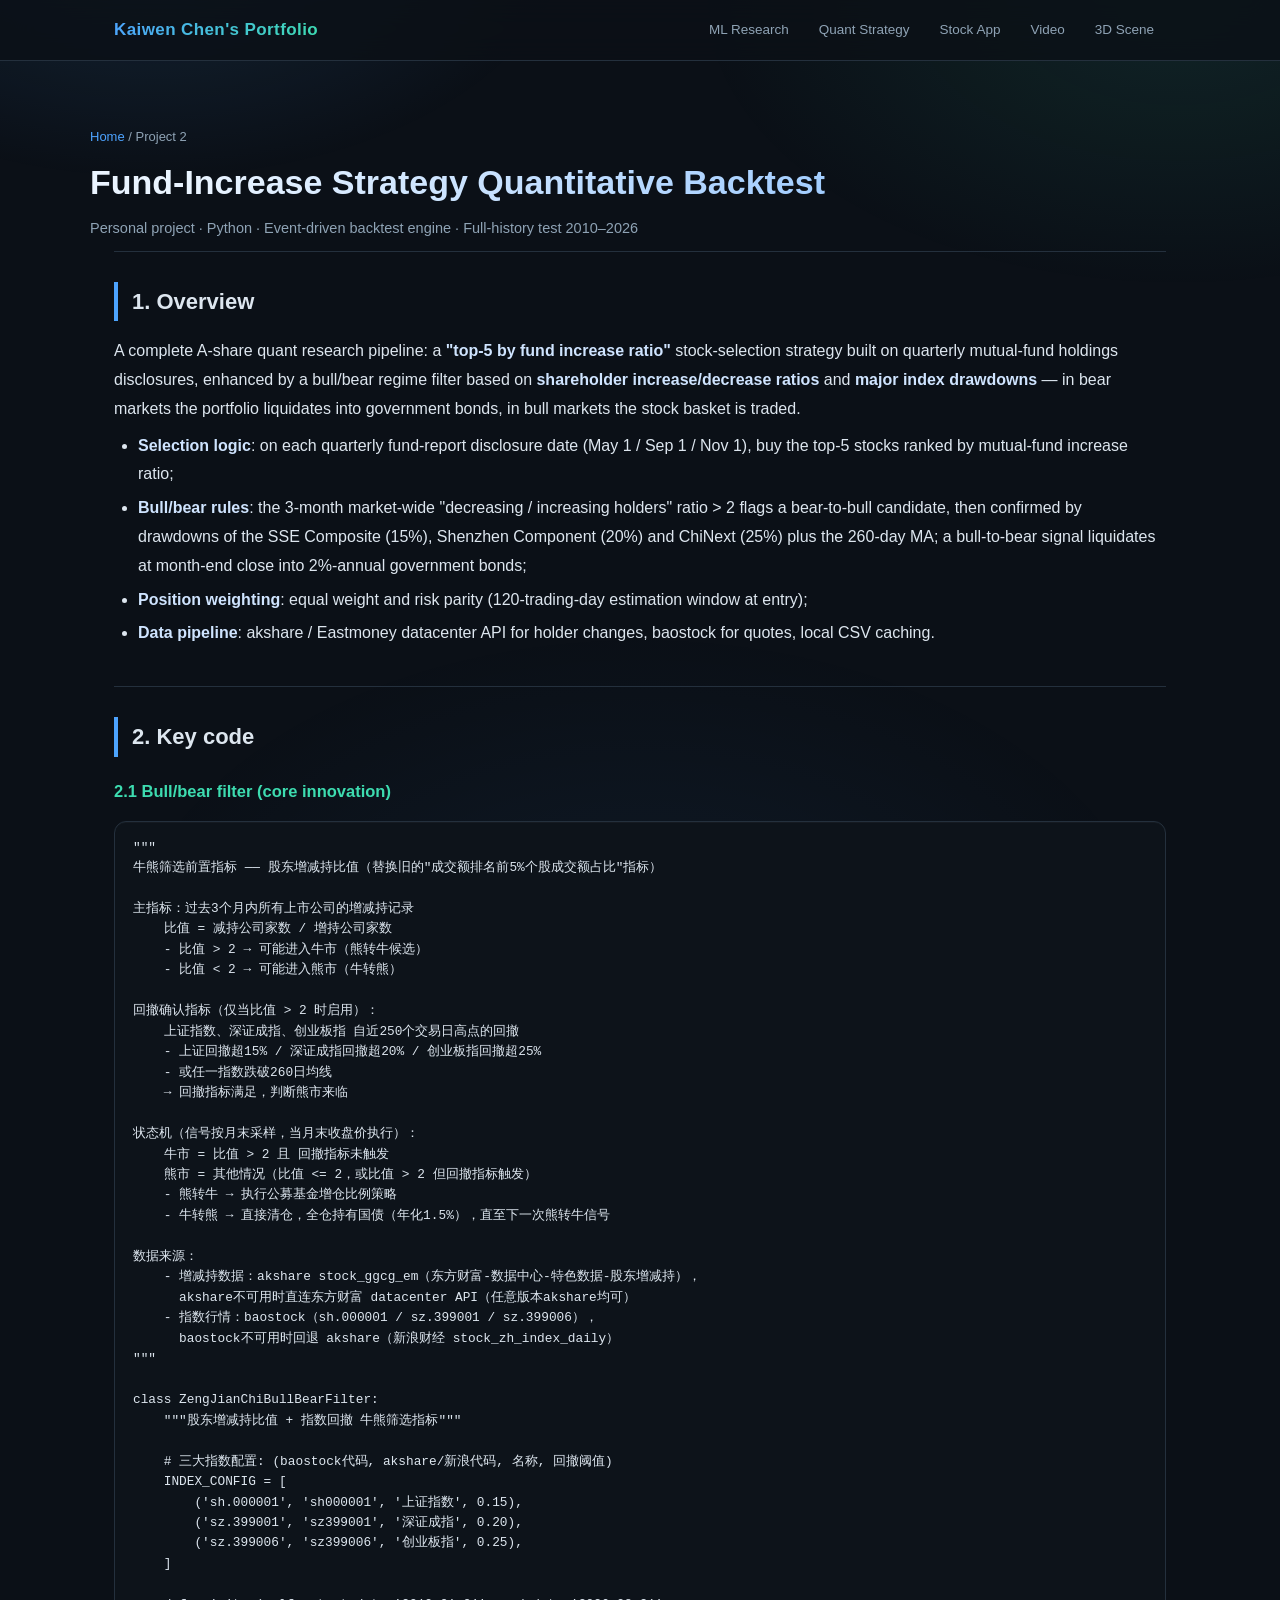
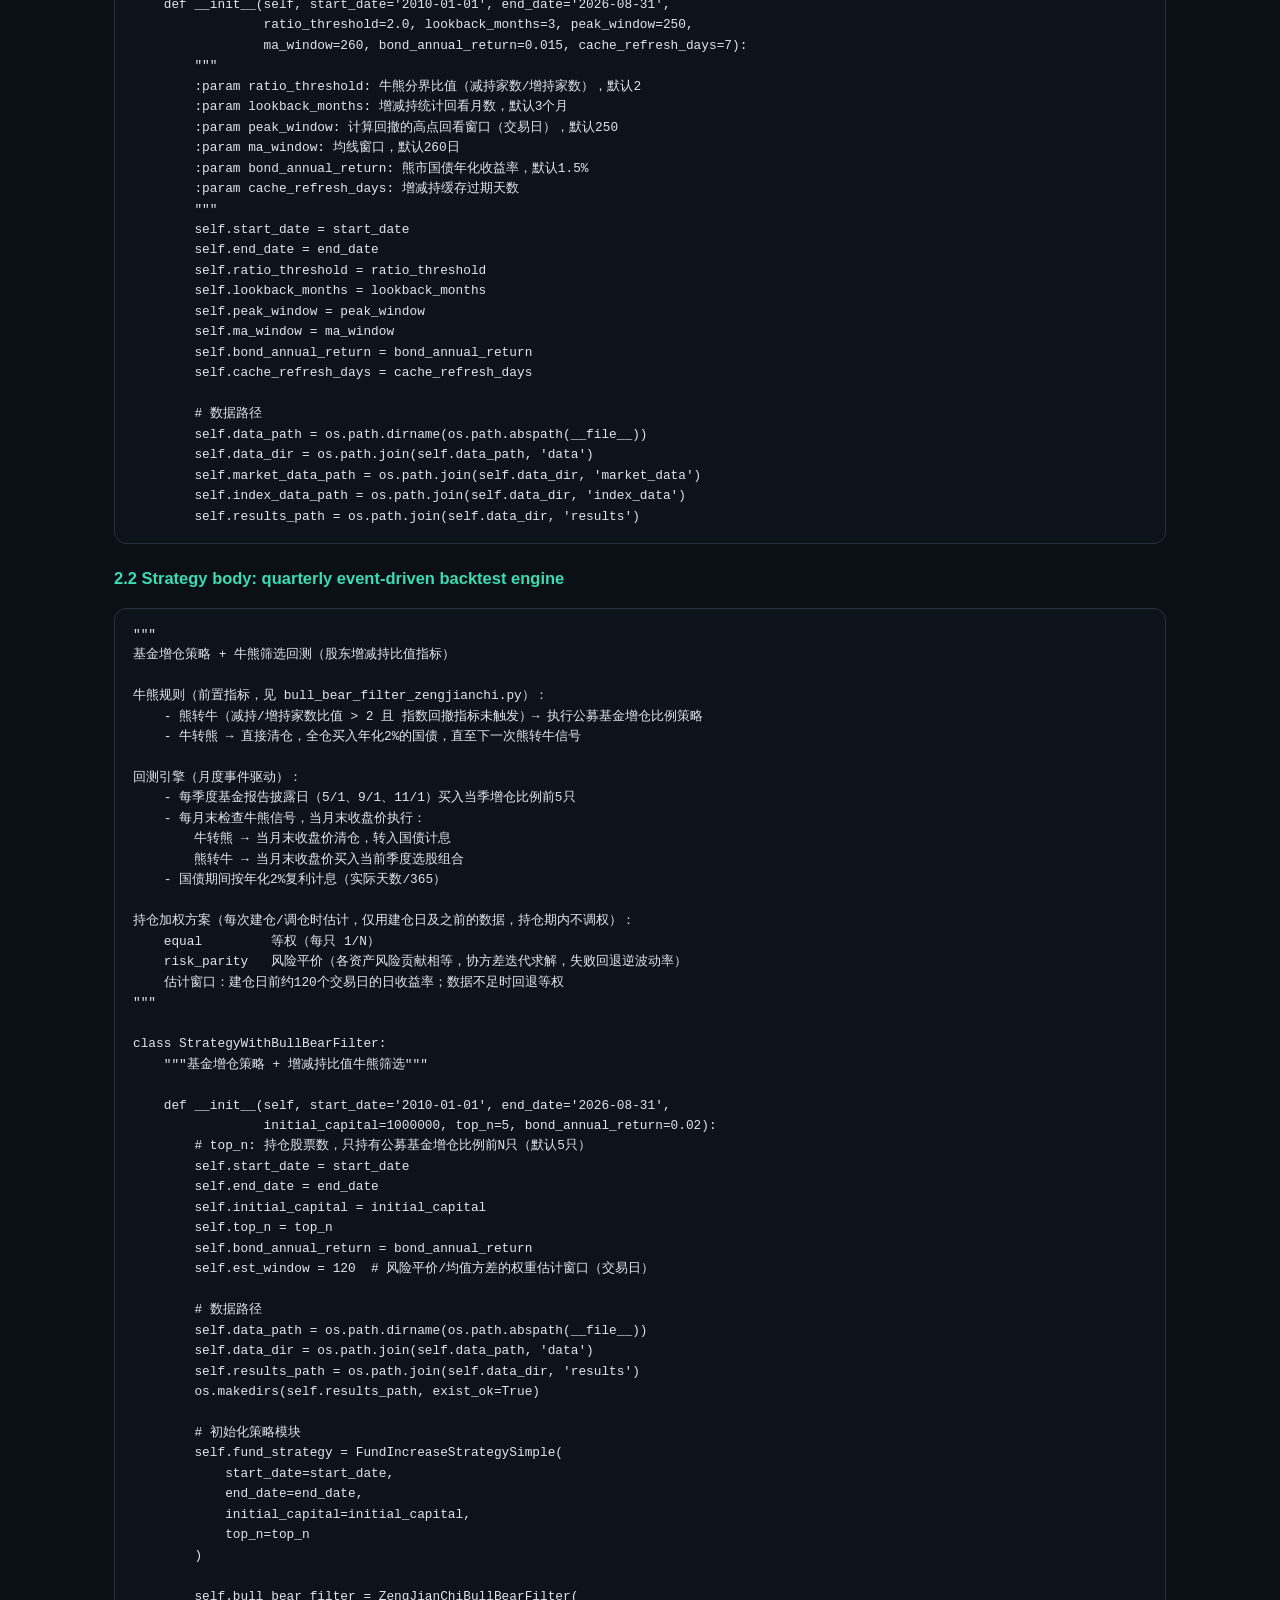
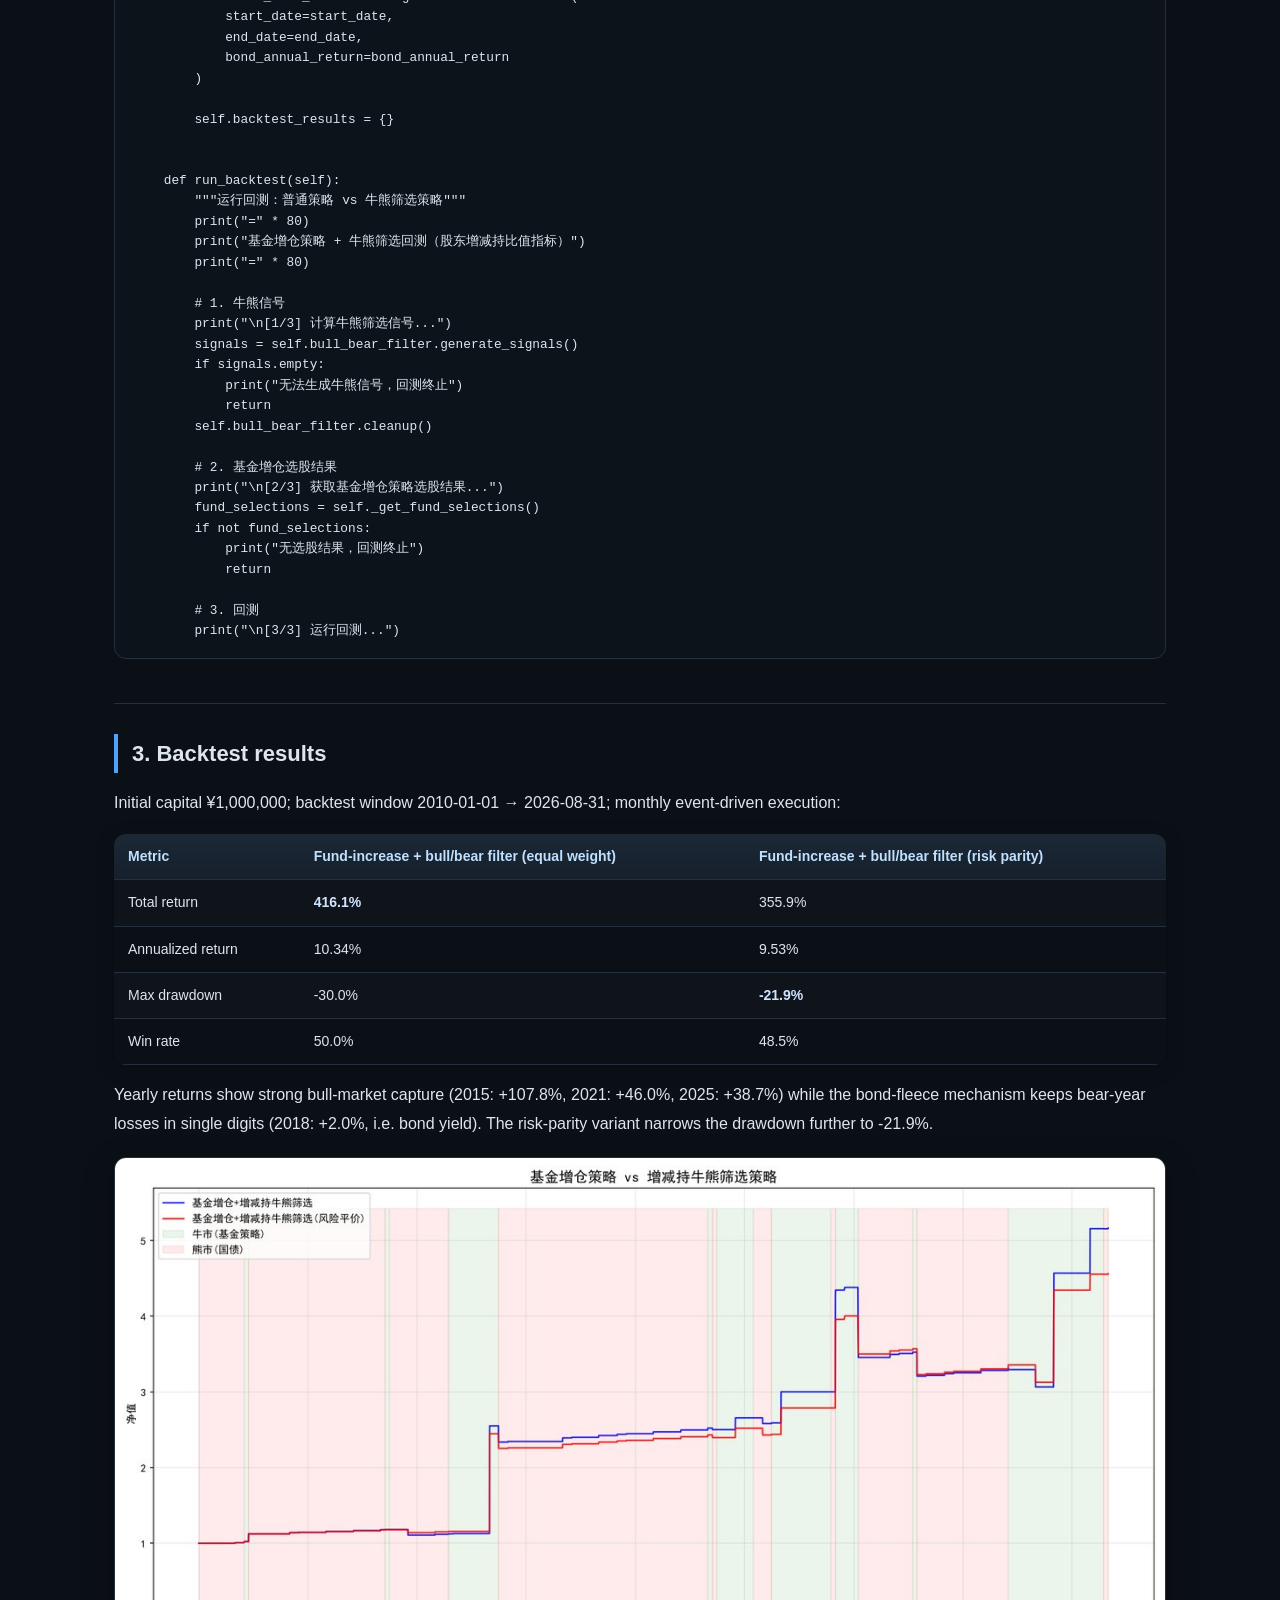
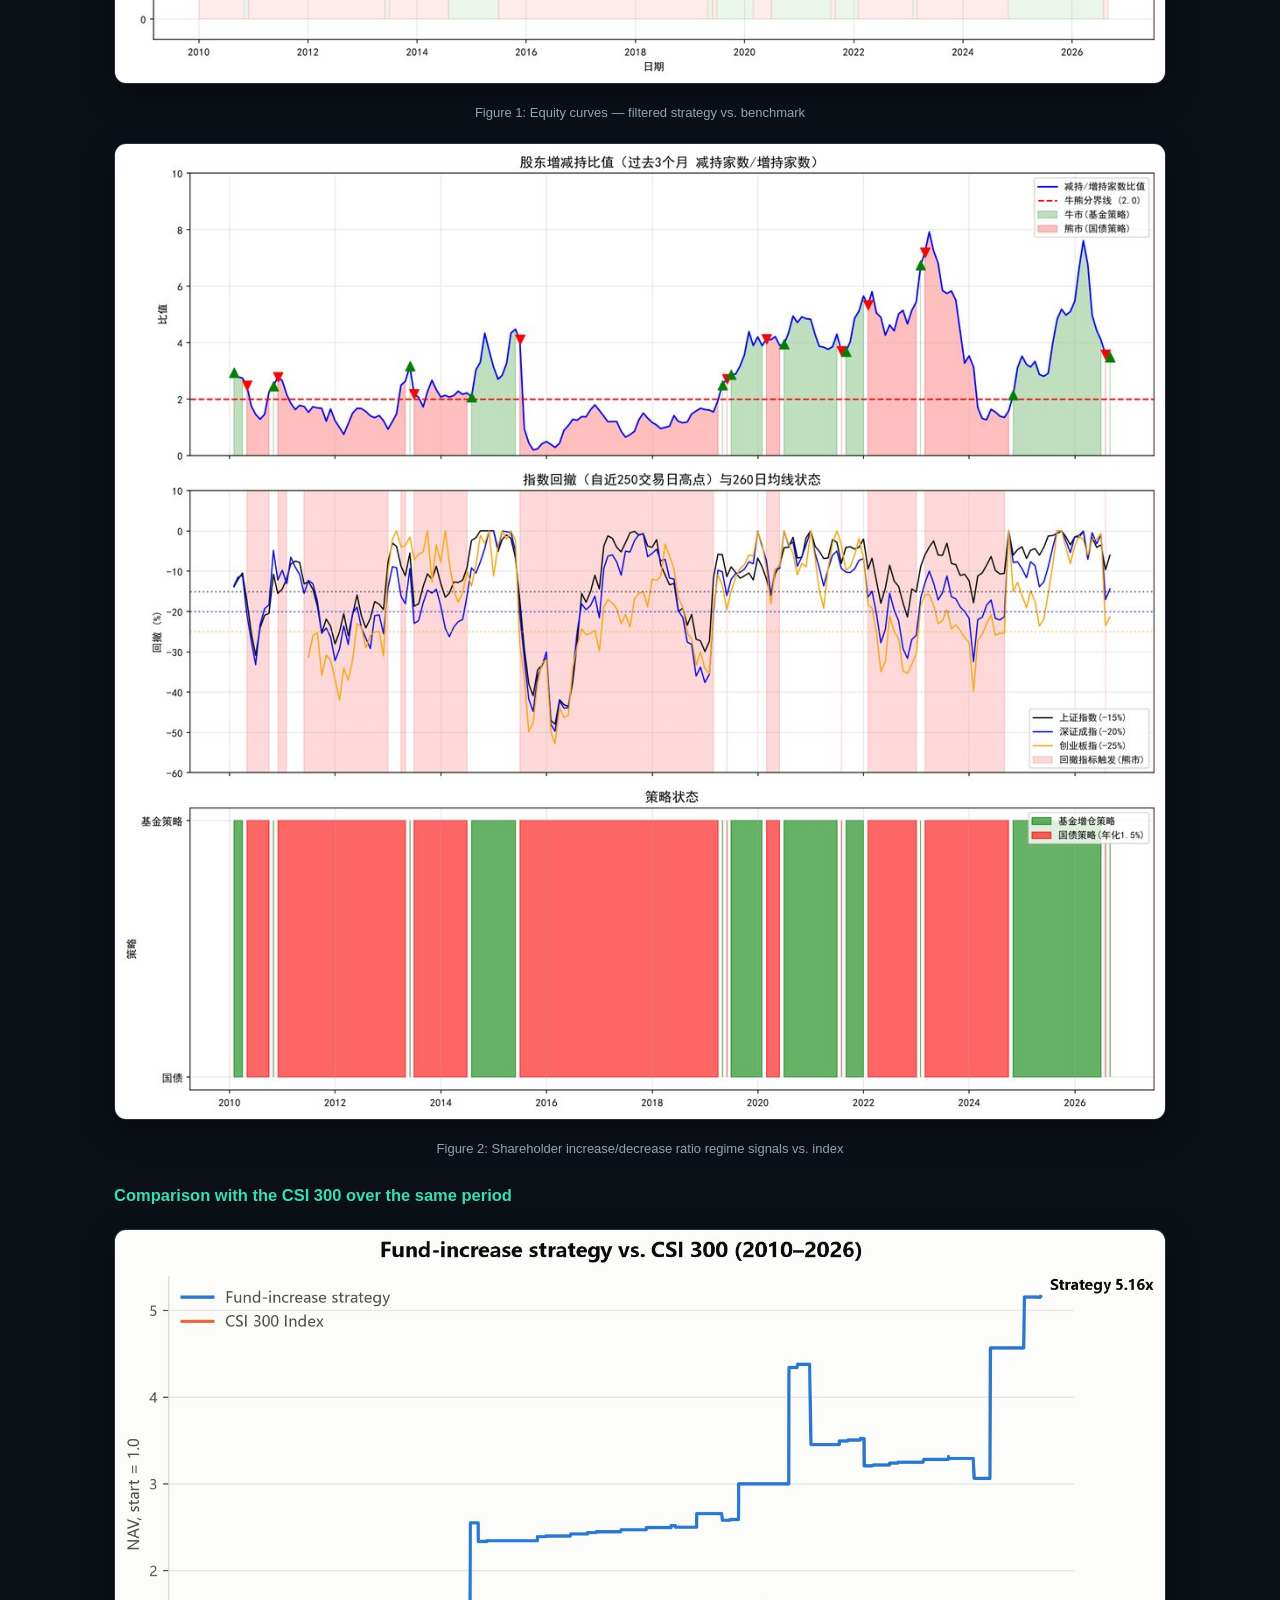
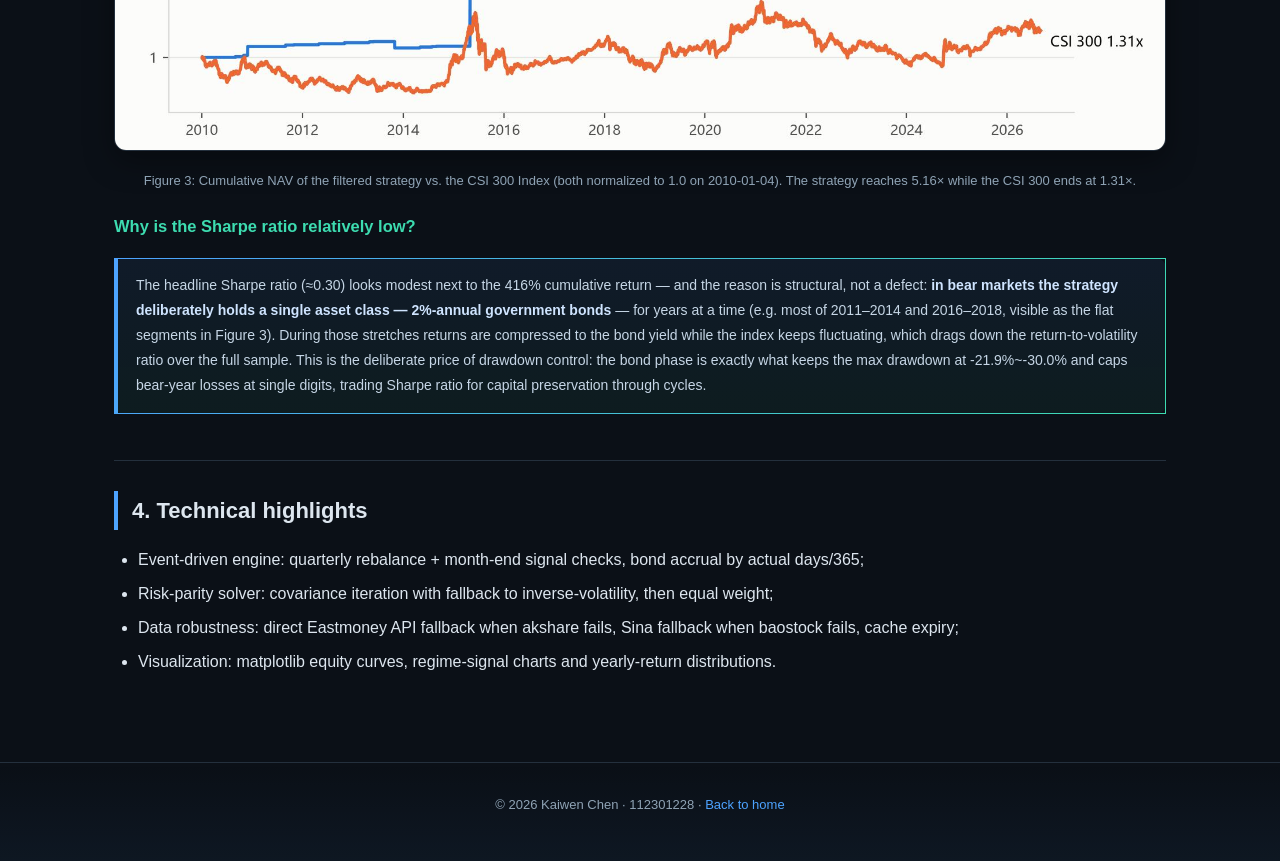
==== commit c8358446: "公募策略：新增与沪深300的收益对比图与夏普比率说明；统一3D场景截图尺寸 Co-Authored-By: Claude Code <noreply@anthropic.com>" ====
--- a/projects/gongmu.html
+++ b/projects/gongmu.html
@@ -210,6 +210,17 @@
     <img src="../assets/img/gongmu_zjcc_bull_bear_signals.jpg" alt="Bull/bear signals">
     <figcaption>Figure 2: Shareholder increase/decrease ratio regime signals vs. index</figcaption>
   </figure>
+
+  <h3>Comparison with the CSI 300 over the same period</h3>
+  <figure>
+    <img src="../assets/img/gongmu_vs_hs300.jpg" alt="Strategy vs CSI 300">
+    <figcaption>Figure 3: Cumulative NAV of the filtered strategy vs. the CSI 300 Index (both normalized to 1.0 on 2010-01-04). The strategy reaches 5.16× while the CSI 300 ends at 1.31×.</figcaption>
+  </figure>
+
+  <h3>Why is the Sharpe ratio relatively low?</h3>
+  <div class="note">
+    The headline Sharpe ratio (≈0.30) looks modest next to the 416% cumulative return — and the reason is structural, not a defect: <strong>in bear markets the strategy deliberately holds a single asset class — 2%-annual government bonds</strong> — for years at a time (e.g. most of 2011–2014 and 2016–2018, visible as the flat segments in Figure 3). During those stretches returns are compressed to the bond yield while the index keeps fluctuating, which drags down the return-to-volatility ratio over the full sample. This is the deliberate price of drawdown control: the bond phase is exactly what keeps the max drawdown at -21.9%~-30.0% and caps bear-year losses at single digits, trading Sharpe ratio for capital preservation through cycles.
+  </div>
 </section>
 
 <section class="block">
--- a/assets/css/style.css
+++ b/assets/css/style.css
@@ -1,133 +1,201 @@
-/* 陈凯文的作品集 — 样式 */
+/* Kaiwen Chen Portfolio — polished theme */
 :root {
-  --bg: #0f1419;
-  --bg2: #1a2129;
-  --card: #1e2732;
-  --border: #2d3a47;
-  --text: #d8e1ea;
+  --bg: #0b1017;
+  --bg2: #131b25;
+  --card: #141d28;
+  --border: #24303d;
+  --text: #dde6ef;
   --muted: #8fa3b5;
   --accent: #4da3ff;
-  --accent2: #37d0a0;
-  --code-bg: #11171d;
+  --accent2: #3ddcb0;
+  --grad: linear-gradient(120deg, #4da3ff 0%, #3ddcb0 100%);
+  --grad-soft: linear-gradient(120deg, rgba(77,163,255,.16), rgba(61,220,176,.16));
+  --code-bg: #0d131a;
+  --shadow: 0 10px 30px rgba(0,0,0,.35);
 }
 * { margin: 0; padding: 0; box-sizing: border-box; }
 html { scroll-behavior: smooth; }
 body {
-  font-family: "Microsoft YaHei", "PingFang SC", "Noto Sans SC", sans-serif;
+  font-family: "Segoe UI", "Microsoft YaHei", "PingFang SC", "Noto Sans SC", sans-serif;
   background: var(--bg);
   color: var(--text);
-  line-height: 1.75;
+  line-height: 1.8;
+  overflow-x: hidden;
+}
+/* ambient glow */
+body::before {
+  content: ""; position: fixed; inset: 0; z-index: -1;
+  background:
+    radial-gradient(700px 420px at 12% -8%, rgba(77,163,255,.14), transparent 60%),
+    radial-gradient(800px 480px at 92% 0%, rgba(61,220,176,.10), transparent 60%),
+    radial-gradient(900px 600px at 50% 110%, rgba(77,163,255,.07), transparent 60%);
 }
 a { color: var(--accent); text-decoration: none; }
 a:hover { text-decoration: underline; }
 
-.wrap { max-width: 1080px; margin: 0 auto; padding: 0 24px; }
-
-/* 顶部导航 */
+.wrap { max-width: 1100px; margin: 0 auto; padding: 0 24px; }
+
+/* nav */
 .nav {
   position: sticky; top: 0; z-index: 50;
-  background: rgba(15,20,25,.92); backdrop-filter: blur(8px);
+  background: rgba(11,16,23,.82); backdrop-filter: blur(14px);
   border-bottom: 1px solid var(--border);
 }
-.nav .wrap { display: flex; align-items: center; gap: 20px; height: 56px; }
-.nav .brand { font-weight: 700; color: var(--text); font-size: 17px; }
-.nav .links { margin-left: auto; display: flex; gap: 16px; flex-wrap: wrap; }
-.nav .links a { color: var(--muted); font-size: 14px; }
-.nav .links a:hover { color: var(--accent); text-decoration: none; }
-
-/* 英雄区 */
-.hero { padding: 72px 0 48px; text-align: center; }
-.hero h1 { font-size: 40px; letter-spacing: 2px; margin-bottom: 12px; }
-.hero .sub { color: var(--muted); font-size: 17px; }
-.hero .meta { margin-top: 18px; color: var(--muted); font-size: 14px; }
-.hero .meta span { margin: 0 10px; }
-
-/* 卡片网格 */
+.nav .wrap { display: flex; align-items: center; gap: 20px; height: 60px; }
+.nav .brand {
+  font-weight: 800; color: var(--text); font-size: 17px; letter-spacing: .4px;
+  background: var(--grad); -webkit-background-clip: text; background-clip: text; -webkit-text-fill-color: transparent;
+}
+.nav .links { margin-left: auto; display: flex; gap: 6px; flex-wrap: wrap; }
+.nav .links a {
+  color: var(--muted); font-size: 13.5px; padding: 6px 12px; border-radius: 8px;
+  transition: all .18s;
+}
+.nav .links a:hover { color: var(--text); background: var(--grad-soft); text-decoration: none; }
+
+/* hero */
+.hero { padding: 88px 0 56px; text-align: center; position: relative; }
+.hero h1 {
+  font-size: 46px; letter-spacing: 1.5px; margin-bottom: 14px; font-weight: 800;
+  background: linear-gradient(120deg, #eaf4ff 20%, #9ecbff 55%, #7fe8cd 100%);
+  -webkit-background-clip: text; background-clip: text; -webkit-text-fill-color: transparent;
+}
+.hero .sub { color: var(--muted); font-size: 17px; margin-bottom: 22px; }
+.hero .meta {
+  display: inline-flex; gap: 10px; flex-wrap: wrap; justify-content: center;
+}
+.hero .meta span {
+  background: var(--card); border: 1px solid var(--border); color: var(--muted);
+  font-size: 13px; padding: 6px 16px; border-radius: 999px;
+}
+.hero .rule {
+  width: 120px; height: 3px; border-radius: 3px; background: var(--grad);
+  margin: 26px auto 0;
+}
+
+/* cards */
 .grid {
-  display: grid; grid-template-columns: repeat(auto-fill, minmax(310px, 1fr));
-  gap: 22px; padding: 28px 0 64px;
+  display: grid; grid-template-columns: repeat(auto-fill, minmax(320px, 1fr));
+  gap: 24px; padding: 30px 0 72px;
 }
 .card {
-  background: var(--card); border: 1px solid var(--border); border-radius: 14px;
-  padding: 26px; transition: transform .18s, border-color .18s;
-  display: flex; flex-direction: column; gap: 10px;
-}
-.card:hover { transform: translateY(-4px); border-color: var(--accent); }
+  position: relative; background: linear-gradient(180deg, #16202c 0%, var(--card) 100%);
+  border: 1px solid var(--border); border-radius: 16px;
+  padding: 28px 26px 24px; transition: transform .2s, border-color .2s, box-shadow .2s;
+  display: flex; flex-direction: column; gap: 12px; color: var(--text);
+  overflow: hidden;
+}
+.card::before {
+  content: ""; position: absolute; inset: 0 0 auto 0; height: 3px;
+  background: var(--grad); opacity: .55; transition: opacity .2s;
+}
+.card:hover {
+  transform: translateY(-6px); border-color: rgba(77,163,255,.55);
+  box-shadow: 0 16px 40px rgba(0,0,0,.45), 0 0 0 1px rgba(77,163,255,.15);
+  text-decoration: none;
+}
+.card:hover::before { opacity: 1; }
 .card .tag {
-  display: inline-block; font-size: 12px; color: var(--accent2);
-  border: 1px solid var(--accent2); border-radius: 20px; padding: 1px 10px; width: fit-content;
-}
-.card .tag.extra { color: #e2b756; border-color: #e2b756; }
-.card h3 { font-size: 19px; }
+  display: inline-block; font-size: 11.5px; color: var(--accent2);
+  background: rgba(61,220,176,.08); border: 1px solid rgba(61,220,176,.35);
+  border-radius: 999px; padding: 2px 12px; width: fit-content; letter-spacing: .3px;
+}
+.card h3 { font-size: 19.5px; line-height: 1.45; }
 .card p { color: var(--muted); font-size: 14px; flex: 1; }
-.card .go { font-size: 14px; }
-
-/* 项目页 */
-.page-head { padding: 56px 0 8px; }
-.page-head .crumb { color: var(--muted); font-size: 13px; margin-bottom: 10px; }
-.page-head h1 { font-size: 32px; margin-bottom: 8px; }
-.page-head .info { color: var(--muted); font-size: 14px; }
-
-section.block { padding: 26px 0; border-top: 1px solid var(--border); }
+.card .go {
+  font-size: 13.5px; color: var(--accent); font-weight: 600; margin-top: 4px;
+}
+.card .go::after { content: " →"; transition: margin .18s; }
+.card:hover .go::after { margin-left: 4px; }
+
+/* page head */
+.page-head { padding: 64px 0 10px; }
+.page-head .crumb { color: var(--muted); font-size: 13px; margin-bottom: 12px; }
+.page-head h1 {
+  font-size: 34px; line-height: 1.3; margin-bottom: 10px; font-weight: 800;
+  background: linear-gradient(120deg, #eaf4ff 10%, #9ecbff 70%);
+  -webkit-background-clip: text; background-clip: text; -webkit-text-fill-color: transparent;
+}
+.page-head .info { color: var(--muted); font-size: 14.5px; max-width: 860px; }
+
+/* sections */
+section.block { padding: 30px 0; border-top: 1px solid var(--border); }
 section.block h2 {
-  font-size: 22px; margin-bottom: 14px; padding-left: 12px;
-  border-left: 4px solid var(--accent);
-}
-section.block h3 { font-size: 17px; margin: 18px 0 8px; color: var(--accent2); }
-section.block p { margin: 8px 0; color: var(--text); }
+  font-size: 22px; margin-bottom: 16px; padding-left: 14px;
+  border-left: 4px solid transparent;
+  border-image: var(--grad) 1;
+}
+section.block h3 {
+  font-size: 16.5px; margin: 20px 0 8px; color: var(--accent2); font-weight: 700;
+}
+section.block p { margin: 8px 0; }
 section.block ul, section.block ol { margin: 8px 0 8px 24px; }
-section.block li { margin: 4px 0; }
-
-/* 代码块 */
+section.block li { margin: 5px 0; }
+section.block strong { color: #cfe4ff; }
+
+/* code */
 pre {
-  background: var(--code-bg); border: 1px solid var(--border); border-radius: 10px;
+  background: var(--code-bg); border: 1px solid var(--border); border-radius: 12px;
   padding: 16px 18px; overflow-x: auto; margin: 14px 0;
-  font-size: 13px; line-height: 1.55;
-}
-code, pre {
-  font-family: Consolas, "Cascadia Code", "Courier New", monospace;
-}
+  font-size: 12.8px; line-height: 1.6;
+  box-shadow: inset 0 1px 0 rgba(255,255,255,.03);
+}
+code, pre { font-family: Consolas, "Cascadia Code", "Courier New", monospace; }
 :not(pre) > code {
-  background: var(--code-bg); border: 1px solid var(--border); border-radius: 5px;
-  padding: 1px 6px; font-size: 13px; color: #9fd0ff;
-}
-pre .c { color: #6a9955; } /* 注释 */
-
-/* 图片 */
-figure { margin: 16px 0; text-align: center; }
+  background: var(--code-bg); border: 1px solid var(--border); border-radius: 6px;
+  padding: 1px 7px; font-size: 13px; color: #9fd0ff;
+}
+
+/* figures & gallery */
+figure { margin: 18px 0; text-align: center; }
 figure img {
-  max-width: 100%; border-radius: 10px; border: 1px solid var(--border);
-  background: #fff;
-}
-figcaption { color: var(--muted); font-size: 13px; margin-top: 6px; }
-.gallery { display: grid; grid-template-columns: repeat(auto-fill, minmax(190px, 1fr)); gap: 14px; }
+  max-width: 100%; border-radius: 12px; border: 1px solid var(--border);
+  background: #fff; box-shadow: var(--shadow);
+}
+figcaption { color: var(--muted); font-size: 13px; margin-top: 8px; }
+.gallery { display: grid; grid-template-columns: repeat(auto-fill, minmax(190px, 1fr)); gap: 16px; }
 .gallery figure { margin: 0; }
-.gallery img { width: 100%; height: auto; display: block; }
-
-/* 视频 */
-video { width: min(360px, 100%); border-radius: 12px; border: 1px solid var(--border); background: #000; }
-video.wide { width: 100%; max-width: 860px; }
-
-/* 表格 */
-table { border-collapse: collapse; width: 100%; margin: 14px 0; font-size: 14px; }
-th, td { border: 1px solid var(--border); padding: 8px 12px; text-align: left; }
-th { background: var(--bg2); }
+.gallery img {
+  width: 100%; height: auto; display: block; border-radius: 10px;
+  transition: transform .2s, box-shadow .2s;
+}
+.gallery figure:hover img { transform: scale(1.03); box-shadow: 0 14px 34px rgba(0,0,0,.5); }
+.gallery figcaption { font-size: 12.5px; }
+
+/* video */
+video {
+  width: min(360px, 100%); border-radius: 14px; border: 1px solid var(--border);
+  background: #000; box-shadow: var(--shadow);
+}
+video.wide { width: 100%; max-width: 880px; }
+
+/* table */
+table {
+  border-collapse: collapse; width: 100%; margin: 16px 0; font-size: 14px;
+  border-radius: 12px; overflow: hidden; box-shadow: 0 4px 18px rgba(0,0,0,.25);
+}
+th, td { border: none; border-bottom: 1px solid var(--border); padding: 10px 14px; text-align: left; }
+th { background: linear-gradient(180deg, #1b2836, #16202c); color: #bfe0ff; font-weight: 600; }
+tr:nth-child(even) td { background: rgba(255,255,255,.02); }
 td { color: var(--text); }
 
-/* 提示框 */
+/* note */
 .note {
-  background: var(--bg2); border: 1px solid var(--border); border-left: 4px solid var(--accent2);
-  border-radius: 8px; padding: 12px 16px; margin: 14px 0; font-size: 14px; color: var(--muted);
-}
-
+  background: linear-gradient(180deg, rgba(77,163,255,.08), rgba(61,220,176,.06));
+  border: 1px solid rgba(77,163,255,.25); border-left: 4px solid transparent;
+  border-image: var(--grad) 1; border-radius: 10px;
+  padding: 14px 18px; margin: 16px 0; font-size: 14px; color: #c6d6e6;
+}
+
+/* footer */
 .footer {
-  border-top: 1px solid var(--border); padding: 28px 0 40px; margin-top: 40px;
+  border-top: 1px solid var(--border); padding: 30px 0 44px; margin-top: 48px;
   color: var(--muted); font-size: 13px; text-align: center;
-}
-.footer .qr { margin-top: 12px; }
-.footer .qr img { width: 120px; background: #fff; padding: 6px; border-radius: 8px; }
+  background: linear-gradient(180deg, transparent, rgba(77,163,255,.05));
+}
 
 @media (max-width: 640px) {
-  .hero h1 { font-size: 28px; }
+  .hero h1 { font-size: 30px; }
   .nav .links { display: none; }
-}
+  .gallery { grid-template-columns: repeat(auto-fill, minmax(140px, 1fr)); }
+}
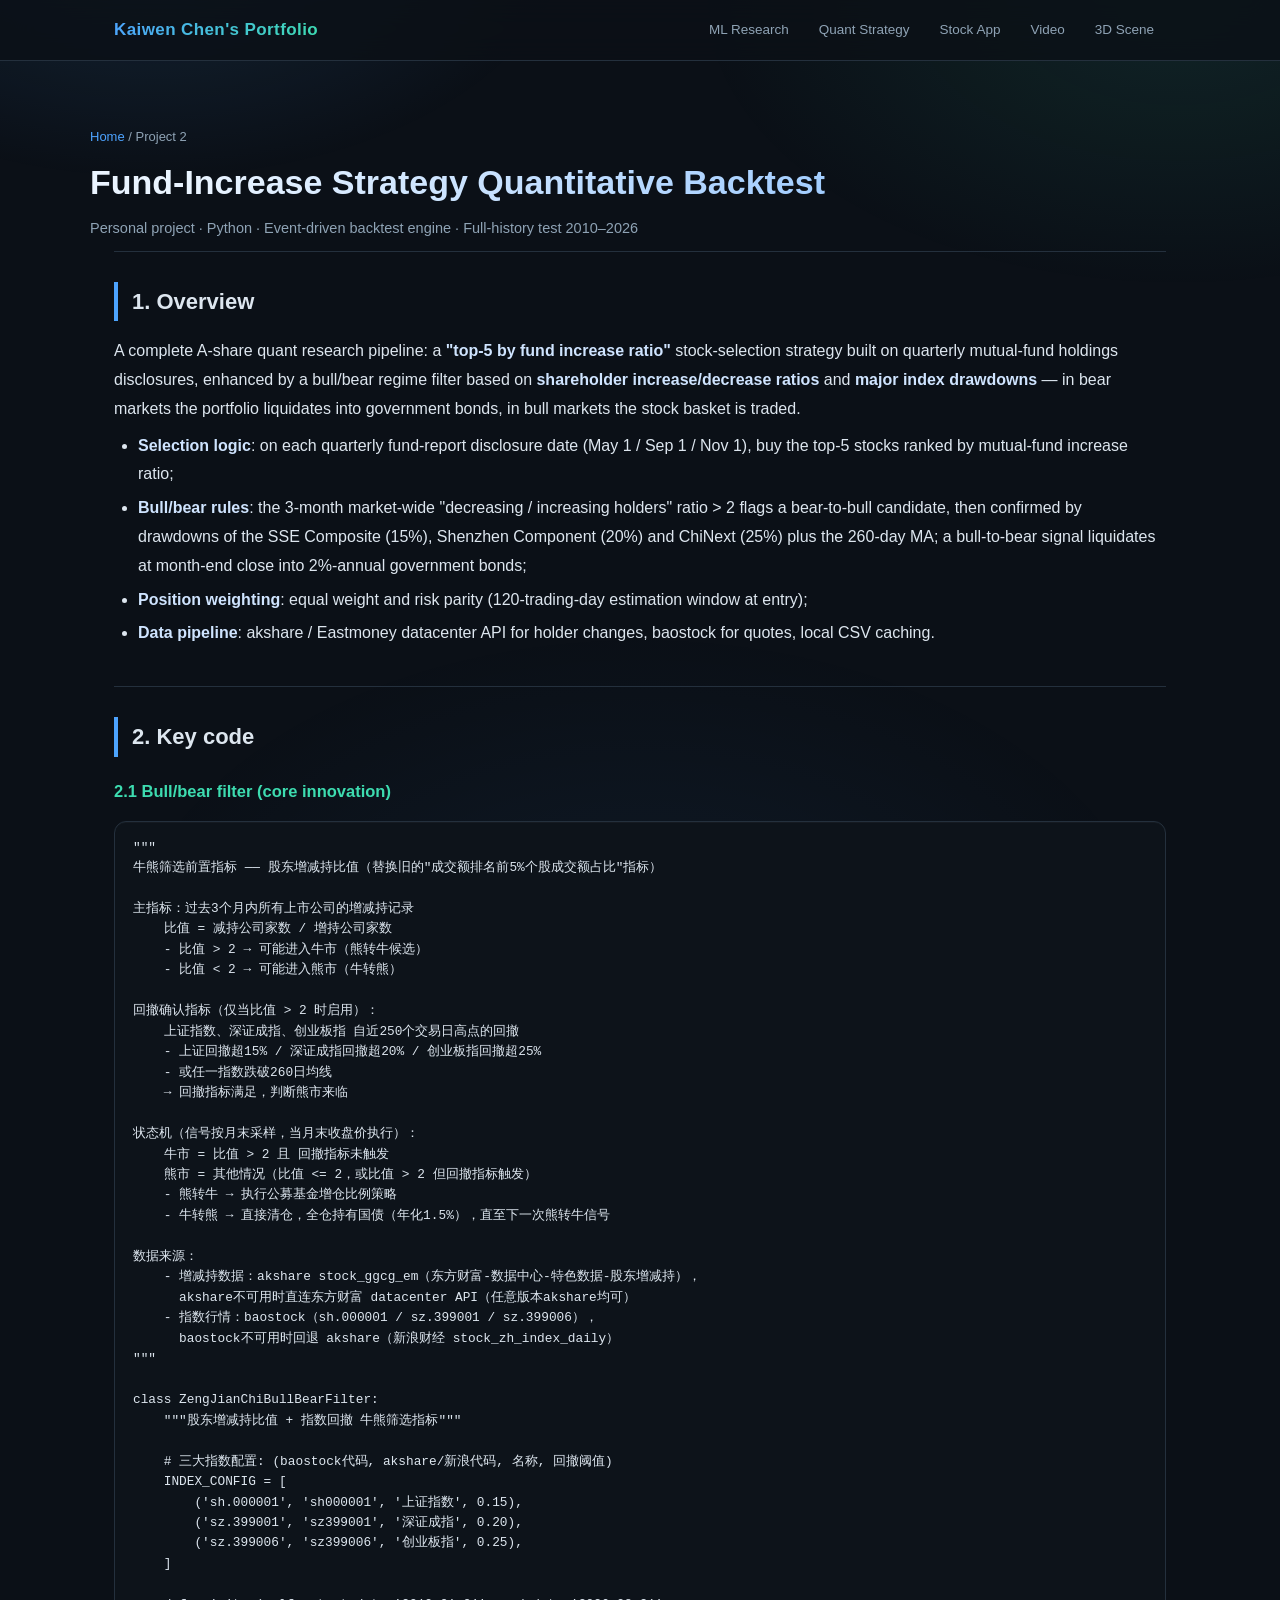
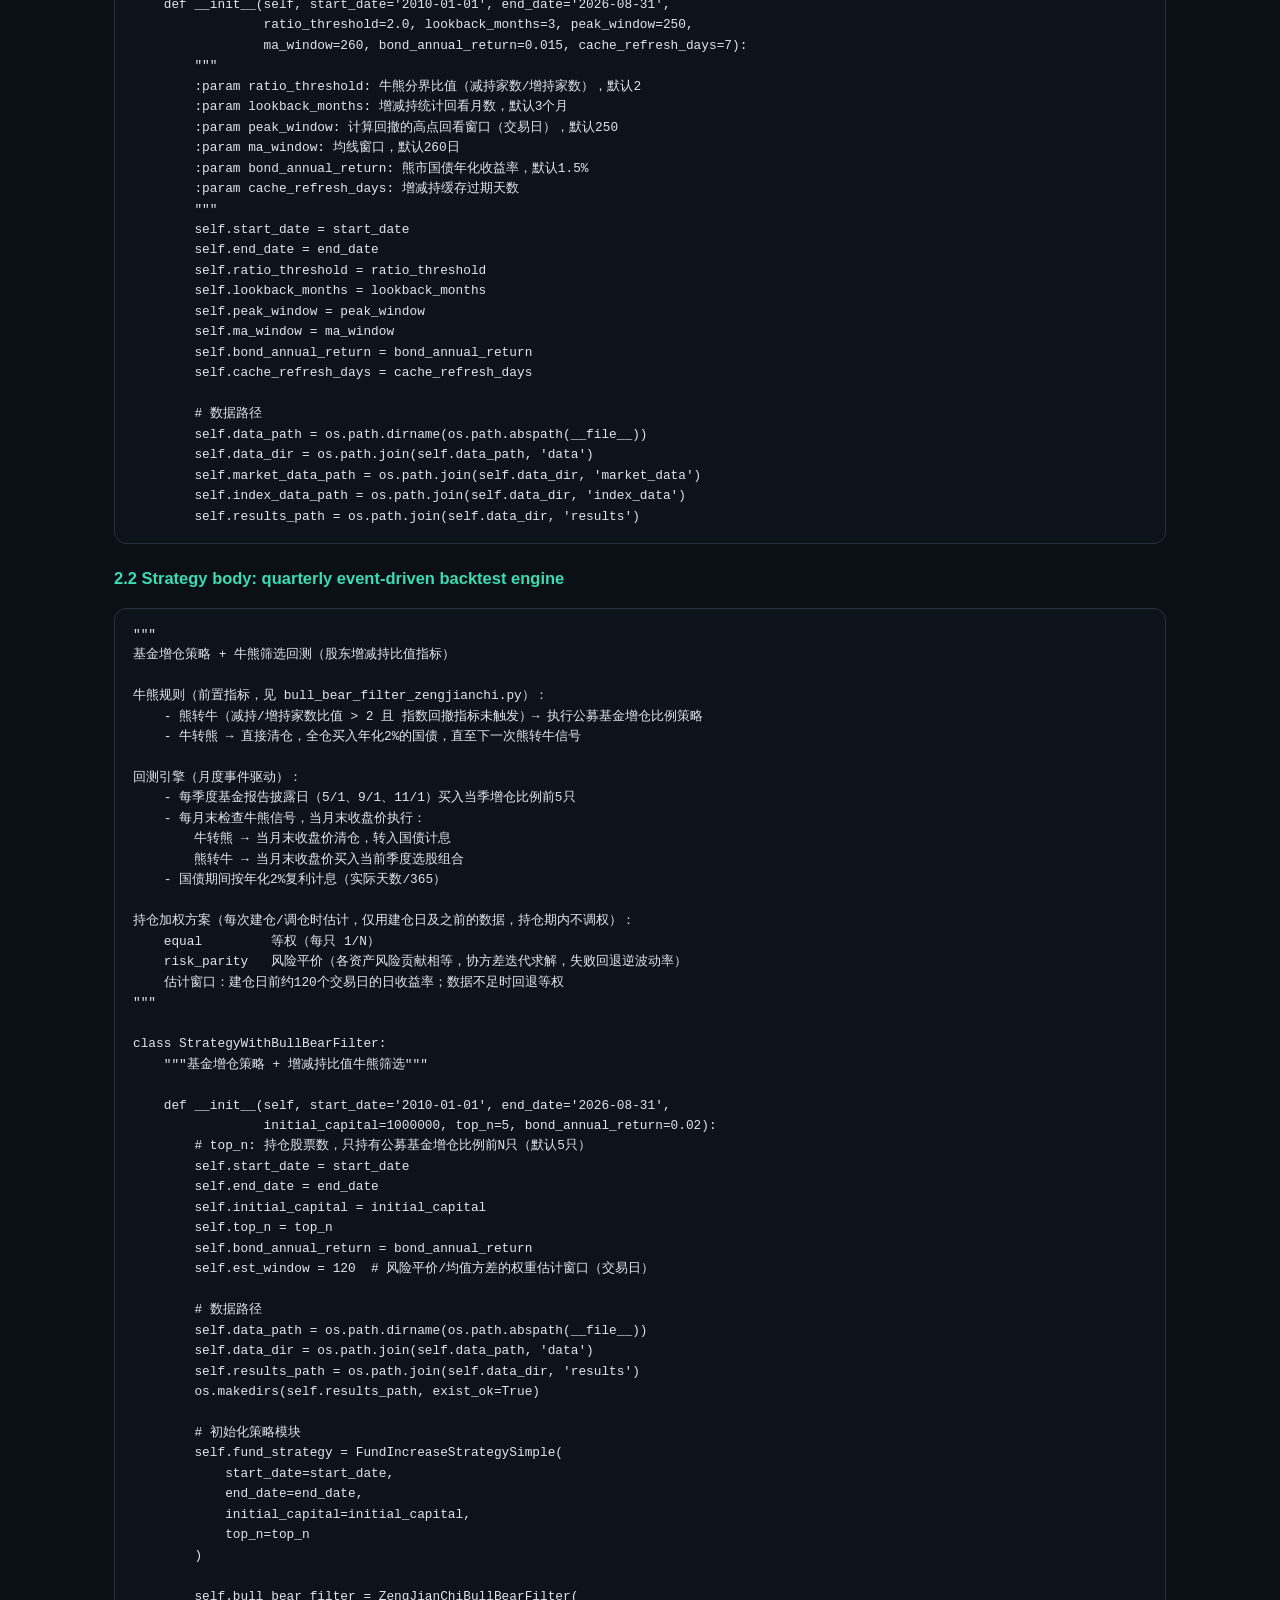
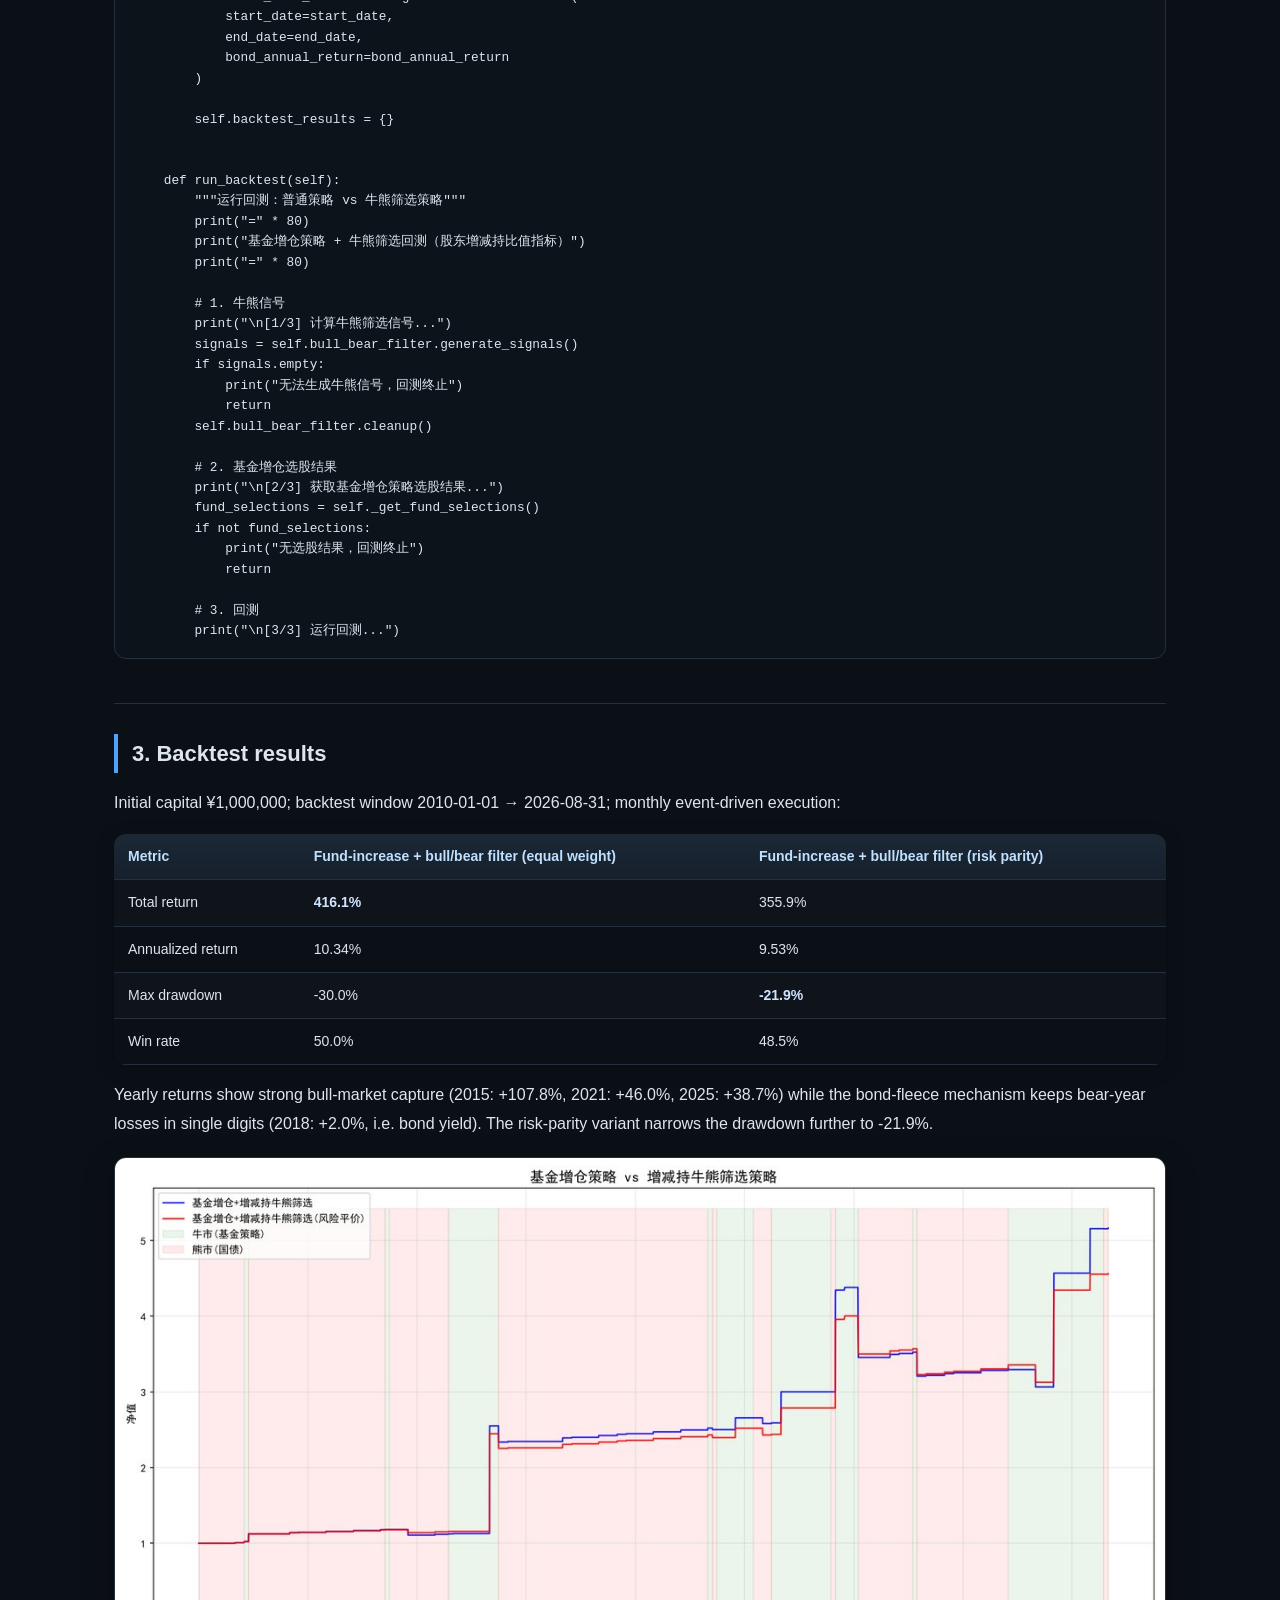
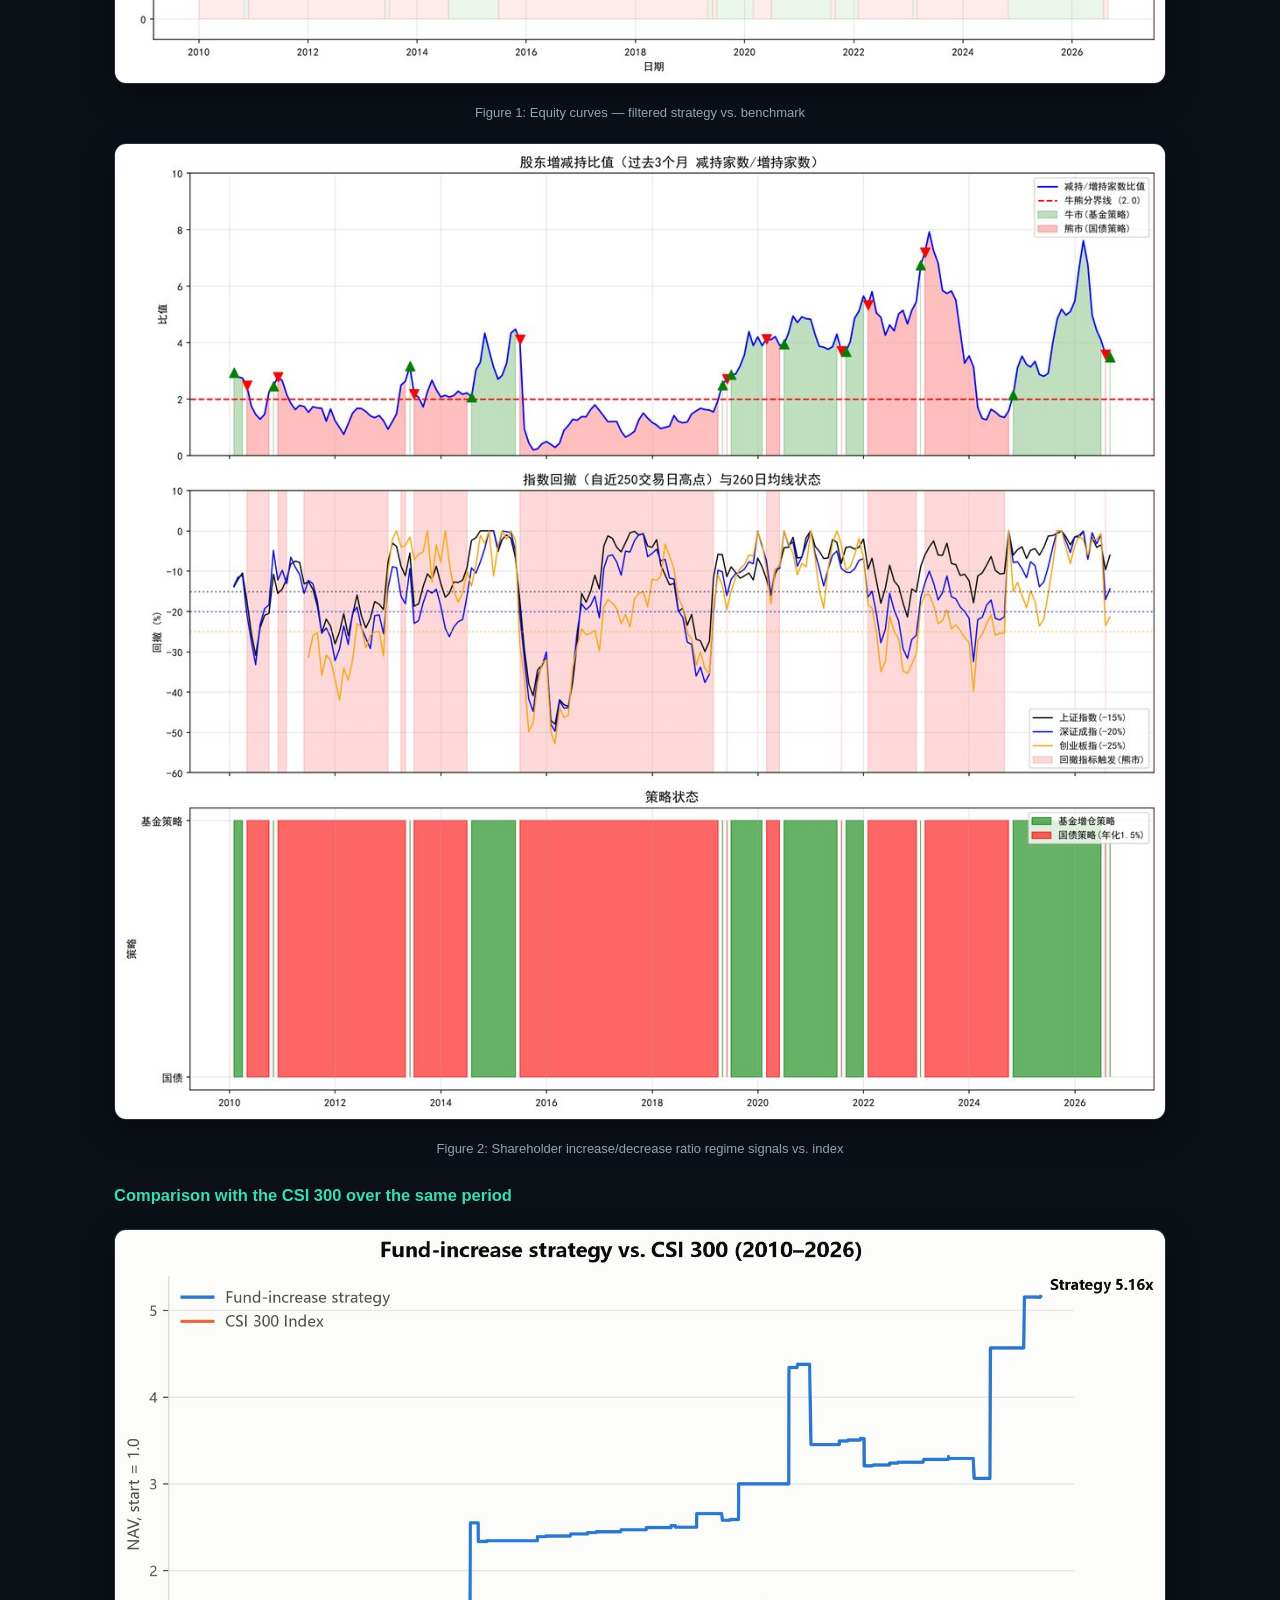
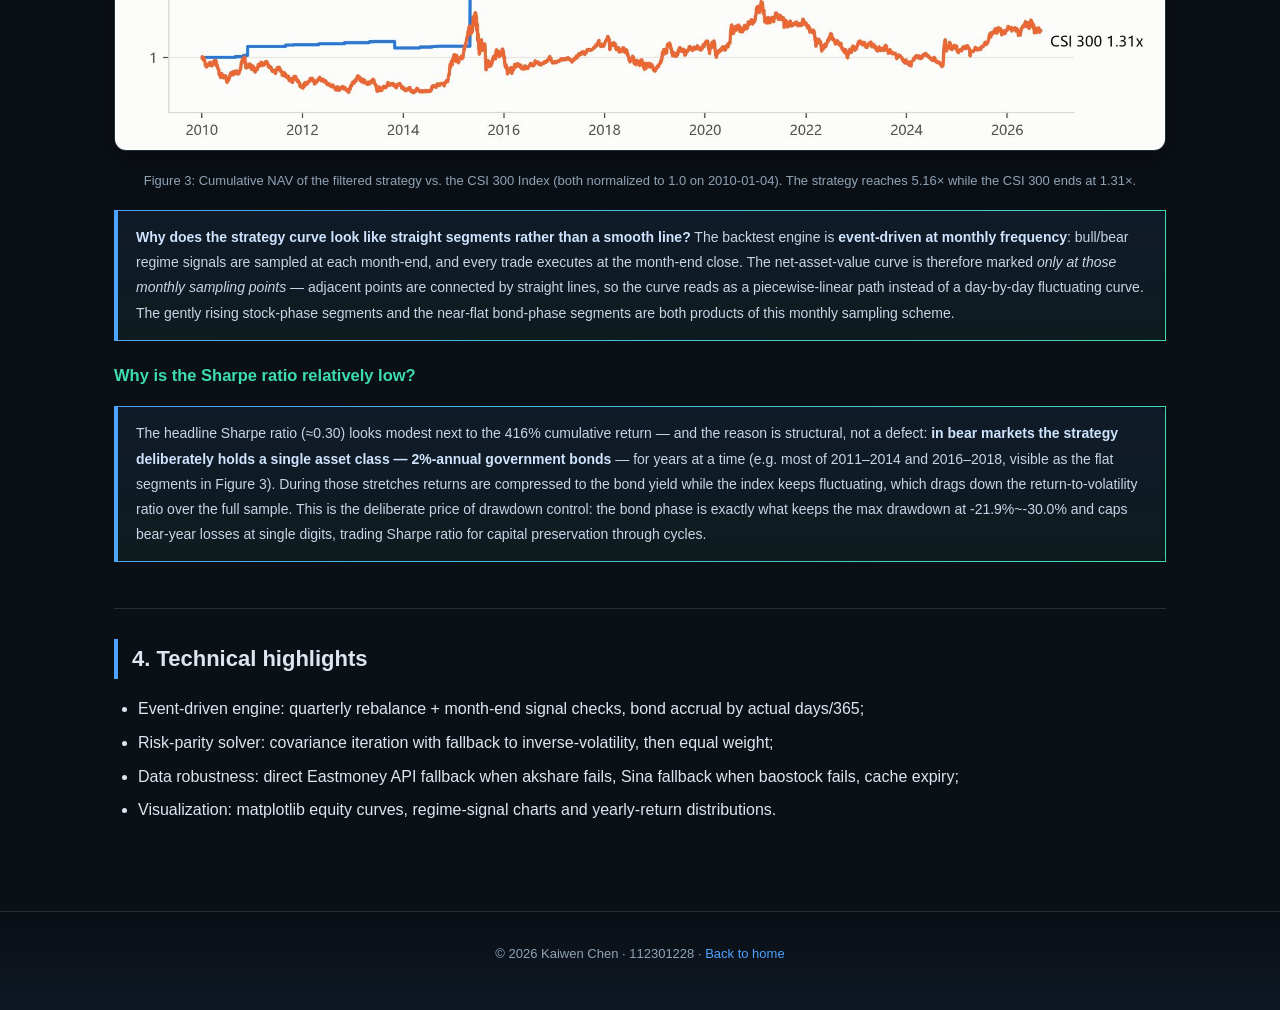
==== commit 147d3f68: "Explain monthly-sampling linear segments in strategy NAV curve Co-Authored-By: Claude Code <noreply@" ====
--- a/projects/gongmu.html
+++ b/projects/gongmu.html
@@ -217,6 +217,10 @@
     <figcaption>Figure 3: Cumulative NAV of the filtered strategy vs. the CSI 300 Index (both normalized to 1.0 on 2010-01-04). The strategy reaches 5.16× while the CSI 300 ends at 1.31×.</figcaption>
   </figure>
 
+  <div class="note">
+    <strong>Why does the strategy curve look like straight segments rather than a smooth line?</strong> The backtest engine is <strong>event-driven at monthly frequency</strong>: bull/bear regime signals are sampled at each month-end, and every trade executes at the month-end close. The net-asset-value curve is therefore marked <em>only at those monthly sampling points</em> — adjacent points are connected by straight lines, so the curve reads as a piecewise-linear path instead of a day-by-day fluctuating curve. The gently rising stock-phase segments and the near-flat bond-phase segments are both products of this monthly sampling scheme.
+  </div>
+
   <h3>Why is the Sharpe ratio relatively low?</h3>
   <div class="note">
     The headline Sharpe ratio (≈0.30) looks modest next to the 416% cumulative return — and the reason is structural, not a defect: <strong>in bear markets the strategy deliberately holds a single asset class — 2%-annual government bonds</strong> — for years at a time (e.g. most of 2011–2014 and 2016–2018, visible as the flat segments in Figure 3). During those stretches returns are compressed to the bond yield while the index keeps fluctuating, which drags down the return-to-volatility ratio over the full sample. This is the deliberate price of drawdown control: the bond phase is exactly what keeps the max drawdown at -21.9%~-30.0% and caps bear-year losses at single digits, trading Sharpe ratio for capital preservation through cycles.
--- a/assets/css/style.css
+++ b/assets/css/style.css
@@ -164,10 +164,10 @@
 
 /* video */
 video {
-  width: min(360px, 100%); border-radius: 14px; border: 1px solid var(--border);
+  width: min(720px, 100%); border-radius: 14px; border: 1px solid var(--border);
   background: #000; box-shadow: var(--shadow);
 }
-video.wide { width: 100%; max-width: 880px; }
+video.wide { width: 100%; max-width: 960px; }
 
 /* table */
 table {
